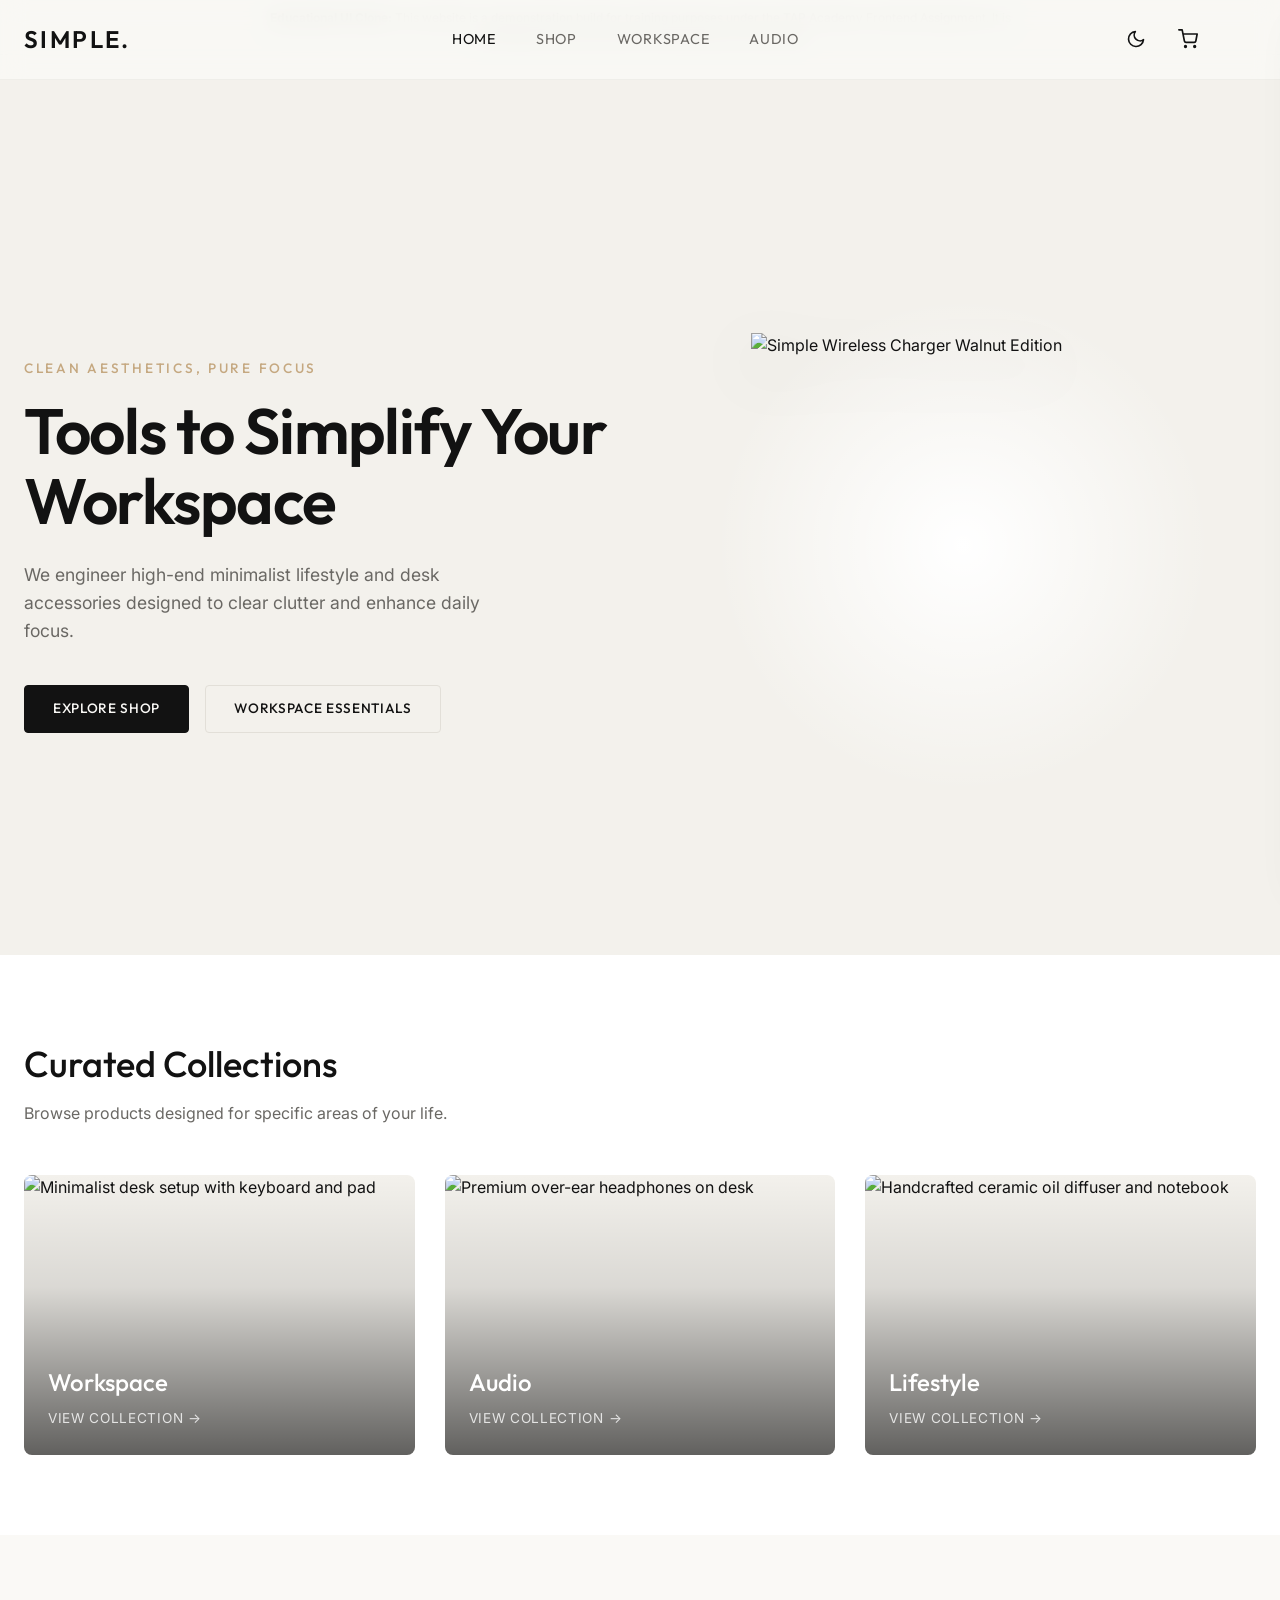
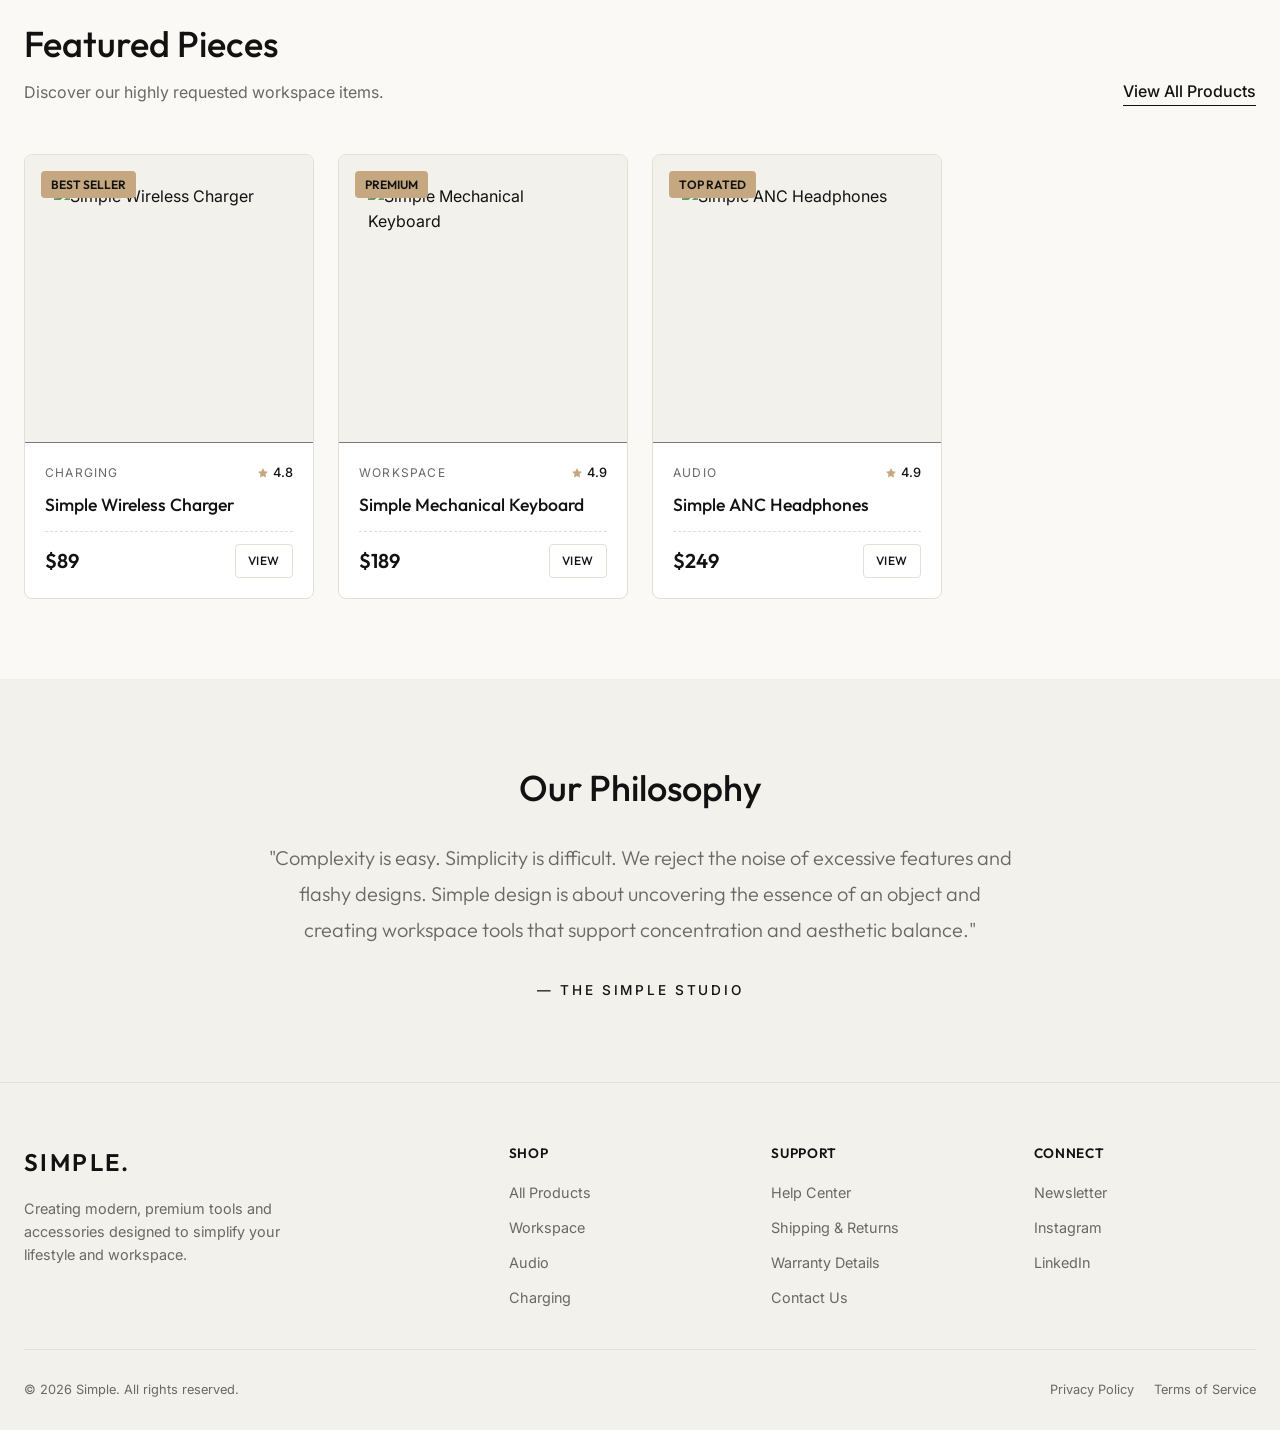
==== index.html @ ee43780d "Initial commit: Simple e-commerce platform" ====
<!DOCTYPE html>
<html lang="en" data-theme="light">
<head>
  <meta charset="UTF-8">
  <meta name="viewport" content="width=device-width, initial-scale=1.0">
  <meta name="description" content="Simple — Premium minimalist lifestyle goods and workspace tools engineered beautifully for daily clarity.">
  <title>Simple — Premium Minimalist Lifestyle Goods</title>
  <link rel="icon" type="image/svg+xml" href="data:image/svg+xml,<svg xmlns=%22http://www.w3.org/2000/svg%22 viewBox=%220 0 100 100%22><text y=%22.9em%22 font-size=%2290%22>S</text></svg>">
  <link rel="stylesheet" href="css/styles.css">
</head>
<body>

  <!-- Top Glassmorphism Navigation -->
  <header class="header" role="banner">
    <div class="container nav-container">
      <a href="index.html" class="logo" aria-label="Simple Home">Simple.</a>
      
      <nav class="nav-menu" role="navigation" aria-label="Main Navigation">
        <a href="index.html" class="nav-link active">Home</a>
        <a href="products.html" class="nav-link">Shop</a>
        <a href="products.html?category=workspace" class="nav-link">Workspace</a>
        <a href="products.html?category=audio" class="nav-link">Audio</a>
      </nav>

      <div class="nav-actions">
        <!-- Theme Switcher -->
        <button class="nav-icon-btn theme-toggle" aria-label="Toggle light/dark theme"></button>
        
        <!-- Cart Link -->
        <a href="cart.html" class="nav-icon-btn" aria-label="View Shopping Cart">
          <svg xmlns="http://www.w3.org/2000/svg" width="20" height="20" viewBox="0 0 24 24" fill="none" stroke="currentColor" stroke-width="2" stroke-linecap="round" stroke-linejoin="round">
            <circle cx="9" cy="21" r="1"></circle>
            <circle cx="20" cy="21" r="1"></circle>
            <path d="M1 1h4l2.68 13.39a2 2 0 0 0 2 1.61h9.72a2 2 0 0 0 2-1.61L23 6H6"></path>
          </svg>
          <span class="cart-badge" id="cart-badge-count"></span>
        </a>
        
        <!-- Clerk Authentication Container -->
        <div id="user-button-container"></div>
        
        <!-- Mobile Menu Toggle -->
        <button class="menu-toggle" aria-label="Toggle Navigation Menu">
          <span></span>
          <span></span>
          <span></span>
        </button>
      </div>
    </div>
  </header>

  <!-- Mobile Navigation Sidebar -->
  <div class="mobile-menu-overlay" aria-hidden="true"></div>
  <aside class="mobile-menu" role="complementary" aria-label="Mobile Navigation Menu">
    <button class="mobile-menu-close" aria-label="Close Navigation Menu">
      <svg xmlns="http://www.w3.org/2000/svg" width="20" height="20" viewBox="0 0 24 24" fill="none" stroke="currentColor" stroke-width="2" stroke-linecap="round" stroke-linejoin="round">
        <line x1="18" y1="6" x2="6" y2="18"></line>
        <line x1="6" y1="6" x2="18" y2="18"></line>
      </svg>
    </button>
    <div class="mobile-nav-links">
      <a href="index.html" class="mobile-nav-link active">Home</a>
      <a href="products.html" class="mobile-nav-link">Shop All</a>
      <a href="products.html?category=workspace" class="mobile-nav-link">Workspace</a>
      <a href="products.html?category=audio" class="mobile-nav-link">Audio</a>
      <a href="products.html?category=lifestyle" class="mobile-nav-link">Lifestyle</a>
      <a href="cart.html" class="mobile-nav-link">My Cart</a>
    </div>
  </aside>

  <!-- Hero Banner -->
  <main id="main-content">
    <section class="hero" aria-label="Introduction">
      <div class="container hero-grid">
        <div class="hero-content">
          <span class="hero-tagline">Clean Aesthetics, Pure Focus</span>
          <h1 class="hero-title">Tools to Simplify Your Workspace</h1>
          <p class="hero-description">We engineer high-end minimalist lifestyle and desk accessories designed to clear clutter and enhance daily focus.</p>
          <div class="hero-actions">
            <a href="products.html" class="btn btn-primary">Explore Shop</a>
            <a href="products.html?category=workspace" class="btn btn-secondary">Workspace Essentials</a>
          </div>
        </div>
        <div class="hero-visual">
          <div class="hero-img-container">
            <!-- Featured hero product image (Simple Wireless Charger) -->
            <img class="hero-img" src="https://images.unsplash.com/photo-1622445262465-2481c4574875?auto=format&fit=crop&q=80&w=600" alt="Simple Wireless Charger Walnut Edition">
          </div>
        </div>
      </div>
    </section>

    <!-- Categories Grid Section -->
    <section class="section-padding" aria-labelledby="categories-heading" style="background-color: var(--bg-tertiary);">
      <div class="container">
        <div class="section-header">
          <div>
            <h2 id="categories-heading" class="section-title">Curated Collections</h2>
            <p class="section-subtitle">Browse products designed for specific areas of your life.</p>
          </div>
        </div>
        <div class="categories-grid">
          <a href="products.html?category=workspace" class="category-card" aria-label="Shop Workspace Collection">
            <img class="category-bg" src="https://images.unsplash.com/photo-1513151233558-d860c5398176?auto=format&fit=crop&q=80&w=600" alt="Minimalist desk setup with keyboard and pad">
            <div class="category-info">
              <h3 class="category-name">Workspace</h3>
              <span class="category-count">View Collection →</span>
            </div>
          </a>
          <a href="products.html?category=audio" class="category-card" aria-label="Shop Audio Collection">
            <img class="category-bg" src="https://images.unsplash.com/photo-1484704849700-f032a568e944?auto=format&fit=crop&q=80&w=600" alt="Premium over-ear headphones on desk">
            <div class="category-info">
              <h3 class="category-name">Audio</h3>
              <span class="category-count">View Collection →</span>
            </div>
          </a>
          <a href="products.html?category=lifestyle" class="category-card" aria-label="Shop Lifestyle Collection">
            <img class="category-bg" src="https://images.unsplash.com/photo-1540555700478-4be289fbecef?auto=format&fit=crop&q=80&w=600" alt="Handcrafted ceramic oil diffuser and notebook">
            <div class="category-info">
              <h3 class="category-name">Lifestyle</h3>
              <span class="category-count">View Collection →</span>
            </div>
          </a>
        </div>
      </div>
    </section>

    <!-- Featured Products Section -->
    <section class="section-padding" aria-labelledby="featured-heading">
      <div class="container">
        <div class="section-header">
          <div>
            <h2 id="featured-heading" class="section-title">Featured Pieces</h2>
            <p class="section-subtitle">Discover our highly requested workspace items.</p>
          </div>
          <a href="products.html" class="btn btn-link">View All Products</a>
        </div>
        <div class="products-grid" id="featured-products-grid">
          <!-- Dynamically populated via script -->
        </div>
      </div>
    </section>

    <!-- Brand Philosophy Section -->
    <section class="section-padding" aria-labelledby="philosophy-heading" style="background-color: var(--bg-secondary);">
      <div class="container" style="max-width: 800px; text-align: center;">
        <h2 id="philosophy-heading" class="section-title" style="margin-bottom: 24px;">Our Philosophy</h2>
        <p style="font-size: 1.25rem; line-height: 1.8; color: var(--text-secondary); font-family: var(--font-title); font-weight: 300;">
          "Complexity is easy. Simplicity is difficult. We reject the noise of excessive features and flashy designs. Simple design is about uncovering the essence of an object and creating workspace tools that support concentration and aesthetic balance."
        </p>
        <div style="margin-top: 32px; font-weight: 500; font-size: 0.85rem; letter-spacing: 0.2em; text-transform: uppercase;">
          — THE SIMPLE STUDIO
        </div>
      </div>
    </section>
  </main>

  <!-- Footer -->
  <footer class="footer" role="contentinfo">
    <div class="container">
      <div class="footer-grid">
        <div class="footer-brand">
          <span class="logo">Simple.</span>
          <p class="footer-desc">Creating modern, premium tools and accessories designed to simplify your lifestyle and workspace.</p>
        </div>
        <div>
          <h4 class="footer-title">Shop</h4>
          <ul class="footer-links">
            <li><a href="products.html" class="footer-link">All Products</a></li>
            <li><a href="products.html?category=workspace" class="footer-link">Workspace</a></li>
            <li><a href="products.html?category=audio" class="footer-link">Audio</a></li>
            <li><a href="products.html?category=charging" class="footer-link">Charging</a></li>
          </ul>
        </div>
        <div>
          <h4 class="footer-title">Support</h4>
          <ul class="footer-links">
            <li><a href="#" class="footer-link">Help Center</a></li>
            <li><a href="#" class="footer-link">Shipping & Returns</a></li>
            <li><a href="#" class="footer-link">Warranty Details</a></li>
            <li><a href="#" class="footer-link">Contact Us</a></li>
          </ul>
        </div>
        <div>
          <h4 class="footer-title">Connect</h4>
          <ul class="footer-links">
            <li><a href="#" class="footer-link">Newsletter</a></li>
            <li><a href="#" class="footer-link">Instagram</a></li>
            <li><a href="#" class="footer-link">LinkedIn</a></li>
          </ul>
        </div>
      </div>
      <div class="footer-bottom">
        <p>&copy; 2026 Simple. All rights reserved.</p>
        <div style="display: flex; gap: 20px;">
          <a href="#" class="footer-link">Privacy Policy</a>
          <a href="#" class="footer-link">Terms of Service</a>
        </div>
      </div>
    </div>
  </footer>

  <!-- Application Scripts -->
  <script type="module" src="js/app.js"></script>
  <script type="module">
    import { products } from './js/data.js';
    import { addToCart } from './js/app.js';
    
    // Dynamically query and render featured products
    const featuredList = products.filter(p => p.tag === 'Best Seller' || p.tag === 'Premium' || p.tag === 'Top Rated').slice(0, 4);
    const grid = document.getElementById('featured-products-grid');
    if (grid && featuredList.length > 0) {
      grid.innerHTML = featuredList.map(p => `
        <article class="product-card" data-id="${p.id}">
          ${p.tag ? `<span class="product-badge">${p.tag}</span>` : ''}
          <div class="product-img-wrap">
            <img class="product-thumbnail" src="${p.images[0]}" alt="${p.name}" loading="lazy">
            <div class="product-quick-add" data-id="${p.id}">Quick Add</div>
          </div>
          <div class="product-details">
            <div class="product-meta">
              <span class="product-category">${p.category}</span>
              <div class="product-rating">
                <svg xmlns="http://www.w3.org/2000/svg" width="12" height="12" viewBox="0 0 24 24" fill="currentColor">
                  <polygon points="12 2 15.09 8.26 22 9.27 17 14.14 18.18 21.02 12 17.77 5.82 21.02 7 14.14 2 9.27 8.91 8.26 12 2"></polygon>
                </svg>
                <span>${p.rating}</span>
              </div>
            </div>
            <a href="product-details.html?id=${p.id}" class="product-name-link">${p.name}</a>
            <div class="product-bottom">
              <span class="product-price">$${p.price}</span>
              <a href="product-details.html?id=${p.id}" class="btn btn-secondary" style="padding: 6px 12px; font-size: 0.75rem;">View</a>
            </div>
          </div>
        </article>
      `).join('');
      
      // Bind click triggers for quick add button
      grid.querySelectorAll('.product-quick-add').forEach(btn => {
        btn.addEventListener('click', (e) => {
          e.stopPropagation();
          const id = btn.getAttribute('data-id');
          const prod = products.find(p => p.id === id);
          if (prod) addToCart(prod, 1);
        });
      });
    }
  </script>
</body>
</html>
---- css/styles.css ----
/* 
  Simple — Ultra-Minimalist E-Commerce Design System
  Vanilla CSS3 with Custom Variables, Flexbox/Grid, and Responsive Media Queries.
*/

@import url('https://fonts.googleapis.com/css2?family=Inter:wght@300;400;500;600&family=Outfit:wght@300;400;500;600;700&display=swap');

/* ==========================================================================
   CSS Variables & Design Tokens
   ========================================================================== */
:root {
  /* Light Theme (Default) */
  --bg-primary: #FAF9F6;
  --bg-secondary: #F3F1EC;
  --bg-tertiary: #FFFFFF;
  --text-primary: #121212;
  --text-secondary: #6A6864;
  --accent-color: #121212;
  --accent-rgb: 18, 18, 18;
  --accent-light: #C5A880;
  --accent-light-rgb: 197, 168, 128;
  --border-color: #E2DFD8;
  --card-shadow: 0 10px 40px -15px rgba(0, 0, 0, 0.05);
  --glass-bg: rgba(250, 249, 246, 0.85);
  --glass-border: rgba(226, 223, 216, 0.4);
  --danger-color: #CF6679;
  --success-color: #4CAF50;
  
  /* Layout & Sizing */
  --font-sans: 'Inter', sans-serif;
  --font-title: 'Outfit', sans-serif;
  --max-width: 1320px;
  --header-height: 80px;
  --radius-sm: 4px;
  --radius-md: 8px;
  --radius-lg: 16px;
  --transition: all 0.3s cubic-bezier(0.16, 1, 0.3, 1);
  --focus-ring: 0 0 0 3px rgba(197, 168, 128, 0.4);
}

/* Dark Theme Overrides */
[data-theme="dark"] {
  --bg-primary: #0F0E0D;
  --bg-secondary: #171614;
  --bg-tertiary: #1E1C1A;
  --text-primary: #F5F4F0;
  --text-secondary: #9E9B95;
  --accent-color: #F5F4F0;
  --accent-rgb: 245, 244, 240;
  --border-color: #2D2A26;
  --card-shadow: 0 10px 45px -10px rgba(0, 0, 0, 0.4);
  --glass-bg: rgba(15, 14, 13, 0.85);
  --glass-border: rgba(45, 42, 38, 0.4);
}

/* ==========================================================================
   Resets & Base Styles
   ========================================================================== */
*, *::before, *::after {
  box-sizing: border-box;
  margin: 0;
  padding: 0;
}

html {
  font-size: 16px;
  scroll-behavior: smooth;
}

body {
  font-family: var(--font-sans);
  background-color: var(--bg-primary);
  color: var(--text-primary);
  line-height: 1.6;
  -webkit-font-smoothing: antialiased;
  transition: background-color 0.4s ease, color 0.4s ease;
  overflow-x: hidden;
  display: flex;
  flex-direction: column;
  min-height: 100vh;
}

a {
  color: inherit;
  text-decoration: none;
  transition: var(--transition);
}

button, input, select, textarea {
  font-family: inherit;
  font-size: inherit;
  color: inherit;
  background: none;
  border: none;
  outline: none;
}

img {
  max-width: 100%;
  height: auto;
  display: block;
}

ul {
  list-style: none;
}

.container {
  max-width: var(--max-width);
  width: 100%;
  margin: 0 auto;
  padding: 0 24px;
}

.section-padding {
  padding: 80px 0;
}

/* Scrollbar Customization */
::-webkit-scrollbar {
  width: 8px;
  height: 8px;
}

::-webkit-scrollbar-track {
  background: var(--bg-primary);
}

::-webkit-scrollbar-thumb {
  background: var(--border-color);
  border-radius: var(--radius-sm);
}

::-webkit-scrollbar-thumb:hover {
  background: var(--text-secondary);
}

/* ==========================================================================
   Accessibility & Interactive Elements
   ========================================================================== */
:focus-visible {
  outline: none;
  box-shadow: var(--focus-ring);
}

.sr-only {
  position: absolute;
  width: 1px;
  height: 1px;
  padding: 0;
  margin: -1px;
  overflow: hidden;
  clip: rect(0, 0, 0, 0);
  border: 0;
}

.btn {
  display: inline-flex;
  align-items: center;
  justify-content: center;
  padding: 12px 28px;
  border-radius: var(--radius-sm);
  font-weight: 500;
  font-family: var(--font-title);
  letter-spacing: 0.05em;
  text-transform: uppercase;
  font-size: 0.85rem;
  cursor: pointer;
  transition: var(--transition);
  position: relative;
  overflow: hidden;
}

.btn-primary {
  background-color: var(--accent-color);
  color: var(--bg-primary);
  border: 1px solid var(--accent-color);
}

.btn-primary:hover {
  background-color: transparent;
  color: var(--text-primary);
}

.btn-secondary {
  background-color: transparent;
  color: var(--text-primary);
  border: 1px solid var(--border-color);
}

.btn-secondary:hover {
  border-color: var(--accent-color);
}

.btn-link {
  padding: 0;
  text-transform: none;
  font-family: var(--font-sans);
  font-size: 1rem;
  letter-spacing: normal;
  border-bottom: 1px solid var(--text-primary);
  border-radius: 0;
}

.btn-link:hover {
  border-bottom-color: transparent;
}

/* ==========================================================================
   Header & Navigation
   ========================================================================== */
.header {
  position: fixed;
  top: 0;
  left: 0;
  right: 0;
  height: var(--header-height);
  background-color: var(--glass-bg);
  border-bottom: 1px solid var(--glass-border);
  backdrop-filter: blur(12px);
  -webkit-backdrop-filter: blur(12px);
  z-index: 1000;
  display: flex;
  align-items: center;
  transition: transform 0.3s ease, background-color 0.4s ease;
}

.header--scrolled {
  box-shadow: var(--card-shadow);
}

.nav-container {
  display: flex;
  justify-content: space-between;
  align-items: center;
}

.logo {
  font-family: var(--font-title);
  font-weight: 600;
  font-size: 1.5rem;
  letter-spacing: 0.1em;
  text-transform: uppercase;
  color: var(--text-primary);
}

.nav-menu {
  display: flex;
  gap: 40px;
}

.nav-link {
  font-family: var(--font-title);
  font-weight: 400;
  font-size: 0.9rem;
  letter-spacing: 0.05em;
  text-transform: uppercase;
  color: var(--text-secondary);
}

.nav-link:hover, .nav-link.active {
  color: var(--text-primary);
}

.nav-actions {
  display: flex;
  align-items: center;
  gap: 20px;
}

.nav-icon-btn {
  position: relative;
  cursor: pointer;
  color: var(--text-primary);
  display: flex;
  align-items: center;
  justify-content: center;
  padding: 6px;
  border-radius: 50%;
  transition: var(--transition);
}

.nav-icon-btn:hover {
  background-color: var(--bg-secondary);
}

.cart-badge {
  position: absolute;
  top: -2px;
  right: -2px;
  background-color: var(--accent-light);
  color: #121212;
  font-size: 0.7rem;
  font-weight: 600;
  width: 16px;
  height: 16px;
  border-radius: 50%;
  display: flex;
  align-items: center;
  justify-content: center;
  transition: var(--transition);
}

.cart-badge:empty {
  display: none;
}

/* User Profile Signin Element placeholder inside navbar */
#user-button-container {
  min-width: 32px;
  min-height: 32px;
}

.menu-toggle {
  display: none;
  cursor: pointer;
  flex-direction: column;
  gap: 6px;
  padding: 6px;
  border-radius: var(--radius-sm);
}

.menu-toggle span {
  display: block;
  width: 24px;
  height: 2px;
  background-color: var(--text-primary);
  transition: var(--transition);
}

/* Mobile Sidebar Menu */
.mobile-menu-overlay {
  position: fixed;
  top: 0;
  left: 0;
  width: 100%;
  height: 100%;
  background-color: rgba(0, 0, 0, 0.4);
  z-index: 1100;
  opacity: 0;
  pointer-events: none;
  transition: opacity 0.3s ease;
}

.mobile-menu-overlay.active {
  opacity: 1;
  pointer-events: auto;
}

.mobile-menu {
  position: fixed;
  top: 0;
  right: -320px;
  width: 320px;
  max-width: 85%;
  height: 100%;
  background-color: var(--bg-tertiary);
  z-index: 1200;
  padding: 40px 24px;
  display: flex;
  flex-direction: column;
  gap: 40px;
  box-shadow: var(--card-shadow);
  transition: right 0.3s cubic-bezier(0.16, 1, 0.3, 1);
}

.mobile-menu.active {
  right: 0;
}

.mobile-menu-close {
  align-self: flex-end;
  cursor: pointer;
  padding: 6px;
  border-radius: 50%;
  display: flex;
  align-items: center;
  justify-content: center;
  border: 1px solid var(--border-color);
}

.mobile-nav-links {
  display: flex;
  flex-direction: column;
  gap: 24px;
}

.mobile-nav-link {
  font-family: var(--font-title);
  font-size: 1.25rem;
  letter-spacing: 0.05em;
  text-transform: uppercase;
}

/* ==========================================================================
   Hero Section
   ========================================================================== */
.hero {
  height: 100vh;
  min-height: 600px;
  position: relative;
  display: flex;
  align-items: center;
  background-color: var(--bg-secondary);
  overflow: hidden;
  padding-top: var(--header-height);
}

.hero-grid {
  display: grid;
  grid-template-columns: 1fr 1fr;
  align-items: center;
  gap: 60px;
  height: 100%;
}

.hero-content {
  display: flex;
  flex-direction: column;
  align-items: flex-start;
  z-index: 2;
}

.hero-tagline {
  font-family: var(--font-title);
  font-weight: 500;
  text-transform: uppercase;
  font-size: 0.85rem;
  letter-spacing: 0.2em;
  color: var(--accent-light);
  margin-bottom: 16px;
}

.hero-title {
  font-family: var(--font-title);
  font-size: 4rem;
  font-weight: 600;
  line-height: 1.1;
  letter-spacing: -0.02em;
  margin-bottom: 24px;
}

.hero-description {
  font-size: 1.1rem;
  color: var(--text-secondary);
  margin-bottom: 40px;
  max-width: 480px;
}

.hero-actions {
  display: flex;
  gap: 16px;
}

.hero-visual {
  position: relative;
  height: 80%;
  display: flex;
  align-items: center;
  justify-content: center;
}

.hero-img-container {
  width: 100%;
  max-width: 500px;
  aspect-ratio: 1;
  border-radius: var(--radius-lg);
  overflow: hidden;
  background: radial-gradient(circle, var(--bg-tertiary) 0%, transparent 70%);
  display: flex;
  align-items: center;
  justify-content: center;
  position: relative;
}

.hero-img {
  width: 85%;
  height: 85%;
  object-fit: contain;
  filter: drop-shadow(0 20px 30px rgba(0, 0, 0, 0.15));
  animation: float 6s ease-in-out infinite;
}

@keyframes float {
  0%, 100% { transform: translateY(0); }
  50% { transform: translateY(-12px); }
}

/* ==========================================================================
   Categories Grid
   ========================================================================== */
.section-header {
  display: flex;
  justify-content: space-between;
  align-items: flex-end;
  margin-bottom: 48px;
}

.section-title {
  font-family: var(--font-title);
  font-size: 2.25rem;
  font-weight: 500;
}

.section-subtitle {
  color: var(--text-secondary);
  margin-top: 8px;
}

.categories-grid {
  display: grid;
  grid-template-columns: repeat(3, 1fr);
  gap: 30px;
}

.category-card {
  position: relative;
  height: 280px;
  border-radius: var(--radius-md);
  overflow: hidden;
  background-color: var(--bg-secondary);
  cursor: pointer;
}

.category-card::after {
  content: '';
  position: absolute;
  inset: 0;
  background: linear-gradient(0deg, rgba(0,0,0,0.6) 0%, rgba(0,0,0,0.1) 60%, transparent 100%);
  z-index: 1;
}

.category-bg {
  width: 100%;
  height: 100%;
  object-fit: cover;
  transition: transform 0.6s cubic-bezier(0.16, 1, 0.3, 1);
}

.category-card:hover .category-bg {
  transform: scale(1.05);
}

.category-info {
  position: absolute;
  bottom: 24px;
  left: 24px;
  z-index: 2;
  color: #FFFFFF;
}

.category-name {
  font-family: var(--font-title);
  font-size: 1.5rem;
  font-weight: 500;
  margin-bottom: 4px;
}

.category-count {
  font-size: 0.85rem;
  opacity: 0.8;
  letter-spacing: 0.05em;
  text-transform: uppercase;
}

/* ==========================================================================
   Product Cards & Grid
   ========================================================================== */
.products-grid {
  display: grid;
  grid-template-columns: repeat(4, 1fr);
  gap: 32px 24px;
}

.product-card {
  background-color: var(--bg-tertiary);
  border: 1px solid var(--border-color);
  border-radius: var(--radius-md);
  overflow: hidden;
  transition: var(--transition);
  display: flex;
  flex-direction: column;
  position: relative;
}

.product-card:hover {
  transform: translateY(-4px);
  box-shadow: var(--card-shadow);
  border-color: var(--text-primary);
}

.product-badge {
  position: absolute;
  top: 16px;
  left: 16px;
  background-color: var(--accent-light);
  color: #121212;
  font-family: var(--font-title);
  text-transform: uppercase;
  font-size: 0.75rem;
  font-weight: 600;
  padding: 4px 10px;
  border-radius: var(--radius-sm);
  z-index: 3;
}

.product-img-wrap {
  width: 100%;
  aspect-ratio: 1;
  background-color: var(--bg-secondary);
  position: relative;
  overflow: hidden;
  display: flex;
  align-items: center;
  justify-content: center;
}

.product-thumbnail {
  width: 80%;
  height: 80%;
  object-fit: contain;
  transition: transform 0.6s cubic-bezier(0.16, 1, 0.3, 1);
}

.product-card:hover .product-thumbnail {
  transform: scale(1.06);
}

.product-quick-add {
  position: absolute;
  bottom: 0;
  left: 0;
  right: 0;
  background: var(--accent-color);
  color: var(--bg-primary);
  padding: 12px;
  text-align: center;
  font-family: var(--font-title);
  text-transform: uppercase;
  font-size: 0.8rem;
  font-weight: 500;
  letter-spacing: 0.05em;
  transform: translateY(100%);
  transition: transform 0.3s cubic-bezier(0.16, 1, 0.3, 1);
  z-index: 4;
  cursor: pointer;
}

.product-card:hover .product-quick-add {
  transform: translateY(0);
}

.product-details {
  padding: 20px;
  display: flex;
  flex-direction: column;
  flex-grow: 1;
}

.product-meta {
  display: flex;
  justify-content: space-between;
  align-items: center;
  margin-bottom: 8px;
}

.product-category {
  font-size: 0.75rem;
  text-transform: uppercase;
  letter-spacing: 0.1em;
  color: var(--text-secondary);
}

.product-rating {
  display: flex;
  align-items: center;
  font-size: 0.8rem;
  font-weight: 500;
}

.product-rating svg {
  margin-right: 4px;
  fill: var(--accent-light);
  color: var(--accent-light);
}

.product-name-link {
  font-family: var(--font-title);
  font-size: 1.1rem;
  font-weight: 500;
  margin-bottom: 12px;
  display: block;
}

.product-name-link:hover {
  color: var(--accent-light);
}

.product-bottom {
  display: flex;
  justify-content: space-between;
  align-items: center;
  margin-top: auto;
  border-top: 1px dashed var(--border-color);
  padding-top: 12px;
}

.product-price {
  font-family: var(--font-title);
  font-size: 1.25rem;
  font-weight: 600;
}

/* ==========================================================================
   Catalog Page Layout
   ========================================================================== */
.catalog-layout {
  display: grid;
  grid-template-columns: 240px 1fr;
  gap: 40px;
  margin-top: 40px;
}

/* Sidebar Filters */
.catalog-filters {
  display: flex;
  flex-direction: column;
  gap: 32px;
}

.filter-widget-title {
  font-family: var(--font-title);
  font-size: 1rem;
  font-weight: 600;
  text-transform: uppercase;
  letter-spacing: 0.05em;
  margin-bottom: 16px;
  padding-bottom: 8px;
  border-bottom: 1px solid var(--border-color);
}

.search-box {
  position: relative;
  width: 100%;
}

.search-input {
  width: 100%;
  padding: 10px 16px;
  padding-right: 40px;
  border: 1px solid var(--border-color);
  border-radius: var(--radius-sm);
  background-color: var(--bg-tertiary);
  transition: var(--transition);
}

.search-input:focus {
  border-color: var(--text-primary);
}

.search-icon {
  position: absolute;
  right: 12px;
  top: 50%;
  transform: translateY(-50%);
  color: var(--text-secondary);
}

.filter-list {
  display: flex;
  flex-direction: column;
  gap: 12px;
}

.filter-btn {
  display: flex;
  align-items: center;
  justify-content: space-between;
  width: 100%;
  text-align: left;
  font-size: 0.95rem;
  color: var(--text-secondary);
  cursor: pointer;
  transition: var(--transition);
}

.filter-btn:hover, .filter-btn.active {
  color: var(--text-primary);
  padding-left: 4px;
}

.filter-btn.active {
  font-weight: 500;
}

.filter-checkbox-label {
  display: flex;
  align-items: center;
  gap: 10px;
  cursor: pointer;
  color: var(--text-secondary);
  font-size: 0.95rem;
}

.filter-checkbox-label:hover {
  color: var(--text-primary);
}

.filter-checkbox {
  appearance: none;
  width: 16px;
  height: 16px;
  border: 1px solid var(--border-color);
  border-radius: var(--radius-sm);
  background-color: var(--bg-tertiary);
  cursor: pointer;
  position: relative;
}

.filter-checkbox:checked {
  background-color: var(--accent-color);
  border-color: var(--accent-color);
}

.filter-checkbox:checked::after {
  content: '';
  position: absolute;
  width: 4px;
  height: 8px;
  border: solid var(--bg-primary);
  border-width: 0 2px 2px 0;
  top: 2px;
  left: 5px;
  transform: rotate(45deg);
}

/* Catalog Top Actions */
.catalog-header {
  display: flex;
  justify-content: space-between;
  align-items: center;
  margin-bottom: 24px;
  padding-bottom: 16px;
  border-bottom: 1px solid var(--border-color);
}

.results-count {
  font-size: 0.9rem;
  color: var(--text-secondary);
}

.sort-select-wrap {
  display: flex;
  align-items: center;
  gap: 10px;
}

.sort-select-label {
  font-size: 0.85rem;
  text-transform: uppercase;
  color: var(--text-secondary);
  letter-spacing: 0.05em;
}

.sort-select {
  padding: 8px 16px;
  border: 1px solid var(--border-color);
  border-radius: var(--radius-sm);
  background-color: var(--bg-tertiary);
  cursor: pointer;
}

/* ==========================================================================
   Product Details Page
   ========================================================================== */
.product-details-grid {
  display: grid;
  grid-template-columns: 1.1fr 0.9fr;
  gap: 64px;
  margin-top: 40px;
}

/* Gallery */
.details-gallery {
  display: flex;
  flex-direction: column;
  gap: 20px;
}

.main-image-wrap {
  width: 100%;
  aspect-ratio: 1.2;
  background-color: var(--bg-secondary);
  border-radius: var(--radius-md);
  overflow: hidden;
  display: flex;
  align-items: center;
  justify-content: center;
  border: 1px solid var(--border-color);
}

.main-image {
  max-width: 80%;
  max-height: 80%;
  object-fit: contain;
  transition: transform 0.5s ease;
}

.thumbnail-row {
  display: flex;
  gap: 16px;
}

.thumbnail-btn {
  flex: 1;
  aspect-ratio: 1.2;
  background-color: var(--bg-secondary);
  border-radius: var(--radius-sm);
  border: 1px solid var(--border-color);
  display: flex;
  align-items: center;
  justify-content: center;
  cursor: pointer;
  overflow: hidden;
}

.thumbnail-btn.active {
  border-color: var(--accent-color);
  box-shadow: var(--focus-ring);
}

.thumbnail-img {
  max-width: 70%;
  max-height: 70%;
  object-fit: contain;
}

/* Info Column */
.details-info {
  display: flex;
  flex-direction: column;
  align-items: flex-start;
}

.details-tag {
  font-family: var(--font-title);
  color: var(--accent-light);
  font-weight: 500;
  text-transform: uppercase;
  font-size: 0.8rem;
  letter-spacing: 0.1em;
  margin-bottom: 12px;
}

.details-title {
  font-family: var(--font-title);
  font-size: 2.5rem;
  font-weight: 600;
  line-height: 1.2;
  margin-bottom: 12px;
}

.details-rating-row {
  display: flex;
  align-items: center;
  gap: 12px;
  margin-bottom: 24px;
}

.details-reviews-count {
  font-size: 0.9rem;
  color: var(--text-secondary);
}

.details-price {
  font-family: var(--font-title);
  font-size: 2rem;
  font-weight: 600;
  margin-bottom: 24px;
}

.details-desc {
  color: var(--text-secondary);
  font-size: 1.05rem;
  margin-bottom: 32px;
  border-bottom: 1px solid var(--border-color);
  padding-bottom: 32px;
}

.details-purchase {
  display: flex;
  gap: 16px;
  width: 100%;
  margin-bottom: 40px;
}

.quantity-selector {
  display: flex;
  align-items: center;
  border: 1px solid var(--border-color);
  border-radius: var(--radius-sm);
  background-color: var(--bg-tertiary);
  overflow: hidden;
}

.qty-btn {
  width: 48px;
  height: 48px;
  display: flex;
  align-items: center;
  justify-content: center;
  cursor: pointer;
  transition: var(--transition);
  font-weight: 600;
}

.qty-btn:hover {
  background-color: var(--bg-secondary);
}

.qty-input {
  width: 40px;
  text-align: center;
  font-weight: 600;
  font-size: 1rem;
}

.details-purchase .btn {
  flex-grow: 1;
}

/* Tabs & Accordion */
.tabs-nav {
  display: flex;
  border-bottom: 1px solid var(--border-color);
  width: 100%;
  margin-bottom: 24px;
}

.tab-trigger {
  padding: 12px 24px;
  font-family: var(--font-title);
  font-size: 0.9rem;
  text-transform: uppercase;
  letter-spacing: 0.05em;
  color: var(--text-secondary);
  border-bottom: 2px solid transparent;
  cursor: pointer;
  transition: var(--transition);
}

.tab-trigger.active {
  color: var(--text-primary);
  border-bottom-color: var(--accent-color);
}

.tab-pane {
  display: none;
  animation: fadeIn 0.4s ease;
}

.tab-pane.active {
  display: block;
}

@keyframes fadeIn {
  from { opacity: 0; transform: translateY(4px); }
  to { opacity: 1; transform: translateY(0); }
}

.specs-table {
  width: 100%;
  border-collapse: collapse;
}

.specs-table td {
  padding: 12px 16px;
  border-bottom: 1px solid var(--border-color);
}

.specs-label {
  font-weight: 500;
  color: var(--text-secondary);
  width: 35%;
}

.reviews-list {
  display: flex;
  flex-direction: column;
  gap: 20px;
}

.review-item {
  border-bottom: 1px solid var(--border-color);
  padding-bottom: 20px;
}

.review-meta {
  display: flex;
  justify-content: space-between;
  margin-bottom: 8px;
}

.review-user {
  font-weight: 500;
}

.review-date {
  font-size: 0.85rem;
  color: var(--text-secondary);
}

/* ==========================================================================
   Shopping Cart Page
   ========================================================================== */
.cart-layout {
  display: grid;
  grid-template-columns: 1fr 380px;
  gap: 48px;
  margin-top: 40px;
}

.cart-items-panel {
  display: flex;
  flex-direction: column;
  gap: 24px;
}

.cart-empty-state {
  text-align: center;
  padding: 60px 0;
  display: flex;
  flex-direction: column;
  align-items: center;
  gap: 20px;
}

.cart-empty-icon {
  color: var(--text-secondary);
  opacity: 0.5;
}

.cart-table-header {
  display: grid;
  grid-template-columns: 2fr 1fr 1fr 1fr;
  padding-bottom: 16px;
  border-bottom: 1px solid var(--border-color);
  font-family: var(--font-title);
  text-transform: uppercase;
  font-size: 0.8rem;
  letter-spacing: 0.05em;
  color: var(--text-secondary);
}

.cart-row {
  display: grid;
  grid-template-columns: 2fr 1fr 1fr 1fr;
  align-items: center;
  padding: 24px 0;
  border-bottom: 1px solid var(--border-color);
}

.cart-item-info {
  display: flex;
  align-items: center;
  gap: 20px;
}

.cart-item-img-wrap {
  width: 80px;
  height: 80px;
  border-radius: var(--radius-sm);
  background-color: var(--bg-secondary);
  border: 1px solid var(--border-color);
  display: flex;
  align-items: center;
  justify-content: center;
  overflow: hidden;
}

.cart-item-img {
  max-width: 75%;
  max-height: 75%;
  object-fit: contain;
}

.cart-item-details {
  display: flex;
  flex-direction: column;
}

.cart-item-name {
  font-family: var(--font-title);
  font-weight: 500;
  font-size: 1.05rem;
}

.cart-item-remove-btn {
  align-self: flex-start;
  font-size: 0.8rem;
  color: var(--text-secondary);
  cursor: pointer;
  border-bottom: 1px solid transparent;
  margin-top: 6px;
}

.cart-item-remove-btn:hover {
  color: var(--danger-color);
  border-bottom-color: var(--danger-color);
}

.cart-item-subtotal {
  font-family: var(--font-title);
  font-weight: 600;
}

/* Cart Summary Card */
.cart-summary-card {
  background-color: var(--bg-tertiary);
  border: 1px solid var(--border-color);
  border-radius: var(--radius-md);
  padding: 32px;
  align-self: flex-start;
}

.summary-title {
  font-family: var(--font-title);
  font-size: 1.5rem;
  font-weight: 500;
  margin-bottom: 24px;
}

.summary-row {
  display: flex;
  justify-content: space-between;
  margin-bottom: 16px;
  font-size: 0.95rem;
}

.summary-row--total {
  font-family: var(--font-title);
  font-size: 1.25rem;
  font-weight: 600;
  border-top: 1px solid var(--border-color);
  padding-top: 16px;
  margin-top: 16px;
}

.cart-summary-card .btn {
  width: 100%;
  margin-top: 24px;
}

/* ==========================================================================
   Checkout secured views (Clerk authenticating / details)
   ========================================================================== */
.checkout-layout {
  display: grid;
  grid-template-columns: 1.1fr 0.9fr;
  gap: 60px;
  margin-top: 40px;
}

.checkout-auth-guard {
  display: flex;
  flex-direction: column;
  align-items: center;
  justify-content: center;
  padding: 60px 0;
  border: 1px solid var(--border-color);
  border-radius: var(--radius-md);
  background-color: var(--bg-tertiary);
  grid-column: span 2;
  text-align: center;
}

.checkout-auth-title {
  font-family: var(--font-title);
  font-size: 1.75rem;
  font-weight: 500;
  margin-bottom: 12px;
}

.checkout-auth-subtitle {
  color: var(--text-secondary);
  margin-bottom: 30px;
  max-width: 400px;
}

/* Clerk Mounted element center container */
#clerk-signin-mount {
  width: 100%;
  display: flex;
  justify-content: center;
}

/* Secured Billing Form */
.checkout-form {
  display: flex;
  flex-direction: column;
  gap: 32px;
}

.form-group-title {
  font-family: var(--font-title);
  font-size: 1.25rem;
  font-weight: 500;
  margin-bottom: 16px;
}

.form-grid {
  display: grid;
  grid-template-columns: 1fr 1fr;
  gap: 16px;
}

.form-group-full {
  grid-column: span 2;
}

.form-input-wrap {
  display: flex;
  flex-direction: column;
  gap: 8px;
}

.form-label {
  font-size: 0.85rem;
  text-transform: uppercase;
  color: var(--text-secondary);
  font-weight: 500;
}

.form-input {
  width: 100%;
  padding: 12px 16px;
  border: 1px solid var(--border-color);
  border-radius: var(--radius-sm);
  background-color: var(--bg-tertiary);
}

.form-input:focus {
  border-color: var(--text-primary);
}

.checkout-summary-list {
  display: flex;
  flex-direction: column;
  gap: 16px;
  border-bottom: 1px solid var(--border-color);
  padding-bottom: 24px;
  margin-bottom: 24px;
}

.checkout-summary-item {
  display: flex;
  justify-content: space-between;
  font-size: 0.95rem;
}

.checkout-summary-name {
  color: var(--text-secondary);
}

/* ==========================================================================
   Order Confirmed Page (Success)
   ========================================================================== */
.success-card {
  max-width: 550px;
  width: 100%;
  margin: 60px auto;
  border: 1px solid var(--border-color);
  border-radius: var(--radius-md);
  background-color: var(--bg-tertiary);
  padding: 48px;
  text-align: center;
  box-shadow: var(--card-shadow);
  display: flex;
  flex-direction: column;
  align-items: center;
}

.success-icon-wrap {
  width: 80px;
  height: 80px;
  margin-bottom: 24px;
}

.success-icon-wrap svg {
  color: var(--success-color);
  width: 100%;
  height: 100%;
}

.success-title {
  font-family: var(--font-title);
  font-size: 2rem;
  font-weight: 500;
  margin-bottom: 12px;
}

.success-message {
  color: var(--text-secondary);
  margin-bottom: 32px;
}

.order-details-box {
  width: 100%;
  background-color: var(--bg-secondary);
  border-radius: var(--radius-sm);
  padding: 24px;
  text-align: left;
  margin-bottom: 32px;
}

.order-detail-line {
  display: flex;
  justify-content: space-between;
  margin-bottom: 12px;
  font-size: 0.9rem;
}

.order-detail-line:last-child {
  margin-bottom: 0;
}

.order-detail-label {
  color: var(--text-secondary);
}

.order-detail-val {
  font-weight: 500;
}

.success-card .btn {
  width: 100%;
}

/* ==========================================================================
   Footer
   ========================================================================== */
.footer {
  background-color: var(--bg-secondary);
  border-top: 1px solid var(--border-color);
  margin-top: auto;
  padding: 60px 0 30px 0;
  font-size: 0.9rem;
  color: var(--text-secondary);
  transition: background-color 0.4s ease, border-color 0.4s ease;
}

.footer-grid {
  display: grid;
  grid-template-columns: 2fr repeat(3, 1fr);
  gap: 40px;
  margin-bottom: 40px;
}

.footer-brand {
  display: flex;
  flex-direction: column;
  gap: 16px;
}

.footer-desc {
  max-width: 280px;
}

.footer-title {
  font-family: var(--font-title);
  font-weight: 600;
  text-transform: uppercase;
  color: var(--text-primary);
  font-size: 0.85rem;
  letter-spacing: 0.05em;
  margin-bottom: 16px;
}

.footer-links {
  display: flex;
  flex-direction: column;
  gap: 12px;
}

.footer-link:hover {
  color: var(--text-primary);
}

.footer-bottom {
  border-top: 1px solid var(--border-color);
  padding-top: 30px;
  display: flex;
  justify-content: space-between;
  align-items: center;
  font-size: 0.8rem;
}

/* Educational Clone Disclaimer Styles */
.disclaimer-banner {
  background-color: var(--bg-secondary);
  border-bottom: 1px dashed var(--border-color);
  color: var(--text-secondary);
  font-size: 0.75rem;
  padding: 8px 0;
  text-align: center;
}

.disclaimer-text {
  max-width: 800px;
  margin: 0 auto;
  padding: 0 24px;
}

/* ==========================================================================
   Responsive Breakpoints
   ========================================================================== */

/* Large Desktop (1440px+) */
@media (min-width: 1440px) {
  :root {
    --max-width: 1400px;
  }
}

/* Desktop (1024px) */
@media (max-width: 1024px) {
  .products-grid {
    grid-template-columns: repeat(3, 1fr);
  }
  .hero-title {
    font-size: 3rem;
  }
  .product-details-grid {
    gap: 40px;
  }
  .cart-layout, .checkout-layout {
    grid-template-columns: 1fr;
    gap: 40px;
  }
  .cart-summary-card {
    width: 100%;
  }
}

/* Tablet (768px) */
@media (max-width: 768px) {
  .menu-toggle {
    display: flex;
  }
  .nav-menu {
    display: none;
  }
  .hero-grid {
    grid-template-columns: 1fr;
    gap: 40px;
    height: auto;
  }
  .hero {
    height: auto;
    padding: 120px 0 60px 0;
  }
  .hero-content {
    order: 2;
  }
  .hero-visual {
    order: 1;
    height: 300px;
  }
  .hero-img-container {
    max-width: 320px;
  }
  .categories-grid {
    grid-template-columns: 1fr;
  }
  .category-card {
    height: 200px;
  }
  .catalog-layout {
    grid-template-columns: 1fr;
  }
  .catalog-filters {
    display: none; /* Can be toggled with mobile filters tray if required */
  }
  .products-grid {
    grid-template-columns: repeat(2, 1fr);
  }
  .product-details-grid {
    grid-template-columns: 1fr;
  }
  .footer-grid {
    grid-template-columns: 1fr;
    gap: 30px;
  }
  .cart-table-header {
    display: none;
  }
  .cart-row {
    grid-template-columns: 1fr;
    gap: 16px;
    position: relative;
    padding-bottom: 24px;
    border-bottom: 1px solid var(--border-color);
  }
  .cart-item-info {
    width: 100%;
  }
  .cart-row > *:not(.cart-item-info) {
    display: flex;
    justify-content: space-between;
    width: 100%;
  }
  .cart-row > *::before {
    content: attr(data-label);
    font-weight: 500;
    color: var(--text-secondary);
    text-transform: uppercase;
    font-size: 0.8rem;
  }
}

/* Mobile (360px) */
@media (max-width: 480px) {
  .products-grid {
    grid-template-columns: 1fr;
  }
  .hero-title {
    font-size: 2.25rem;
  }
  .details-title {
    font-size: 1.75rem;
  }
  .details-purchase {
    flex-direction: column;
  }
  .details-purchase .quantity-selector {
    justify-content: center;
  }
  .success-card {
    padding: 24px;
  }
  .checkout-summary-item {
    font-size: 0.85rem;
  }
}
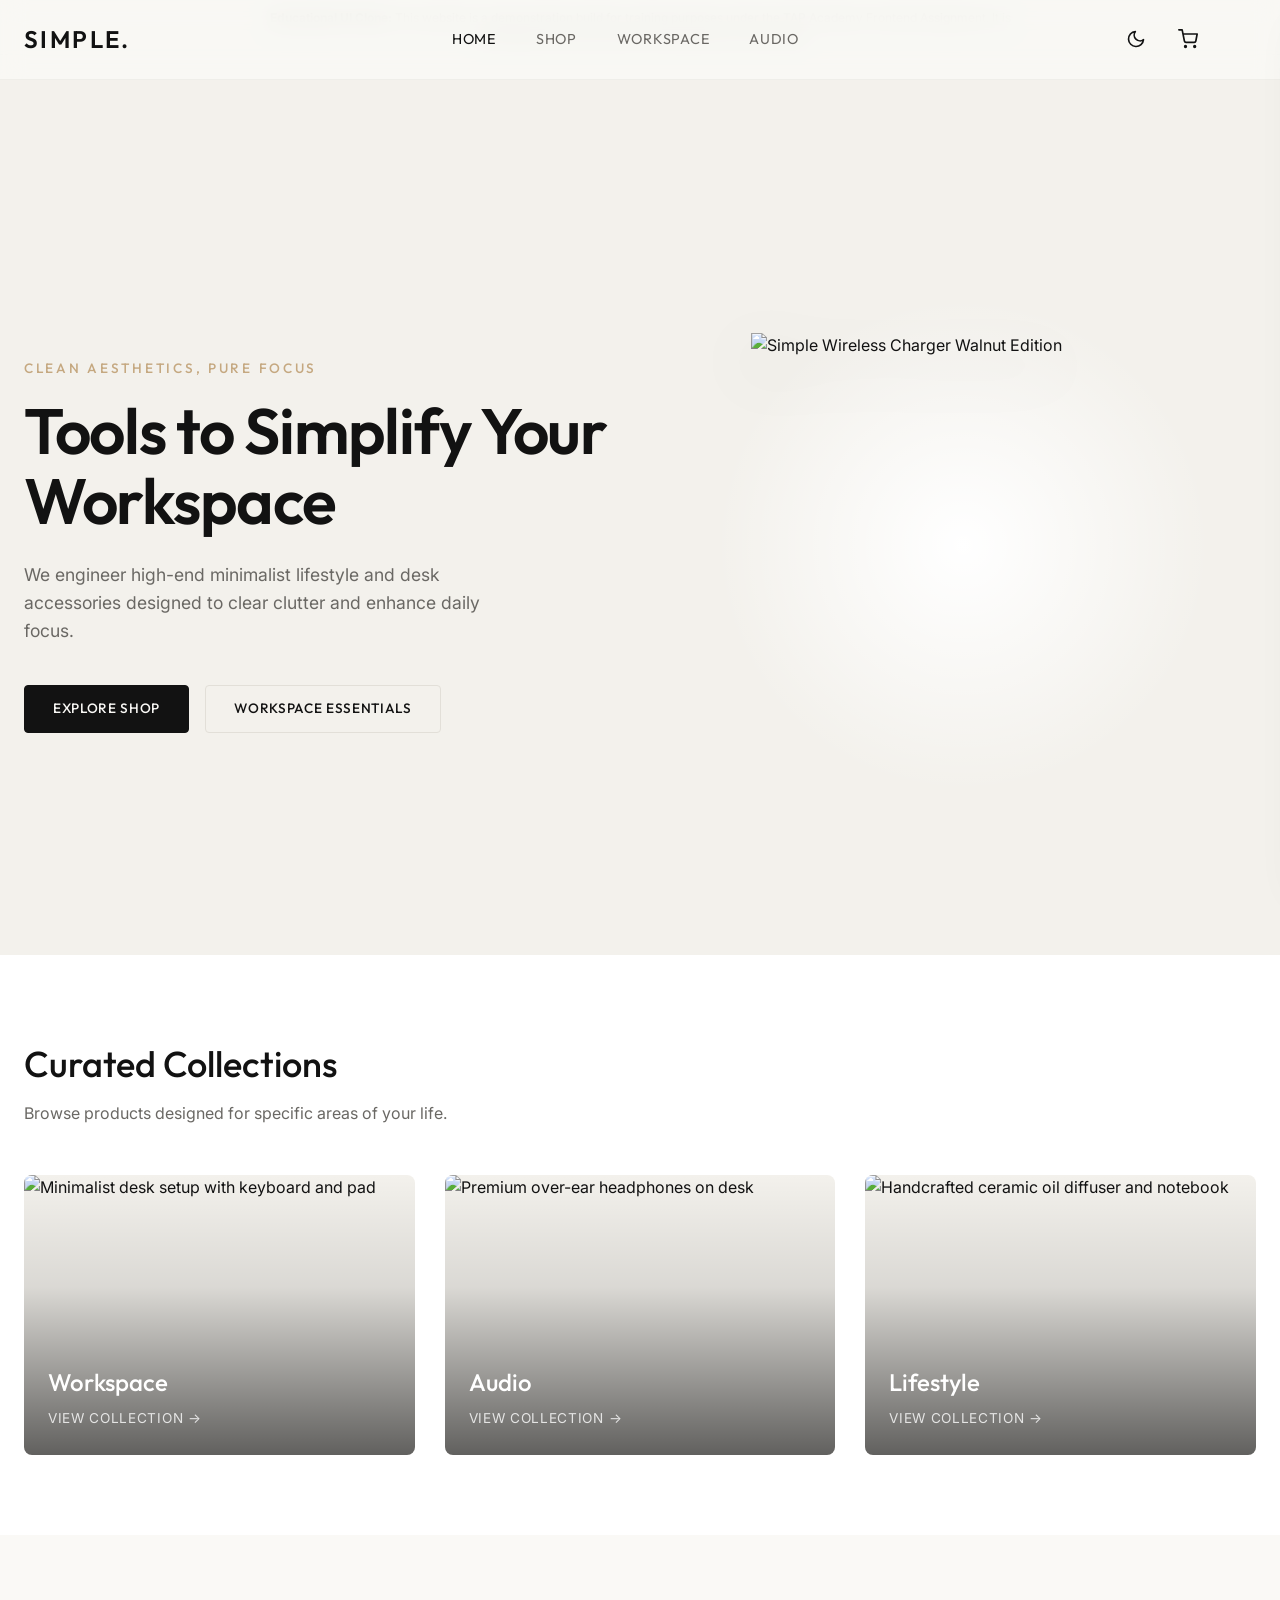
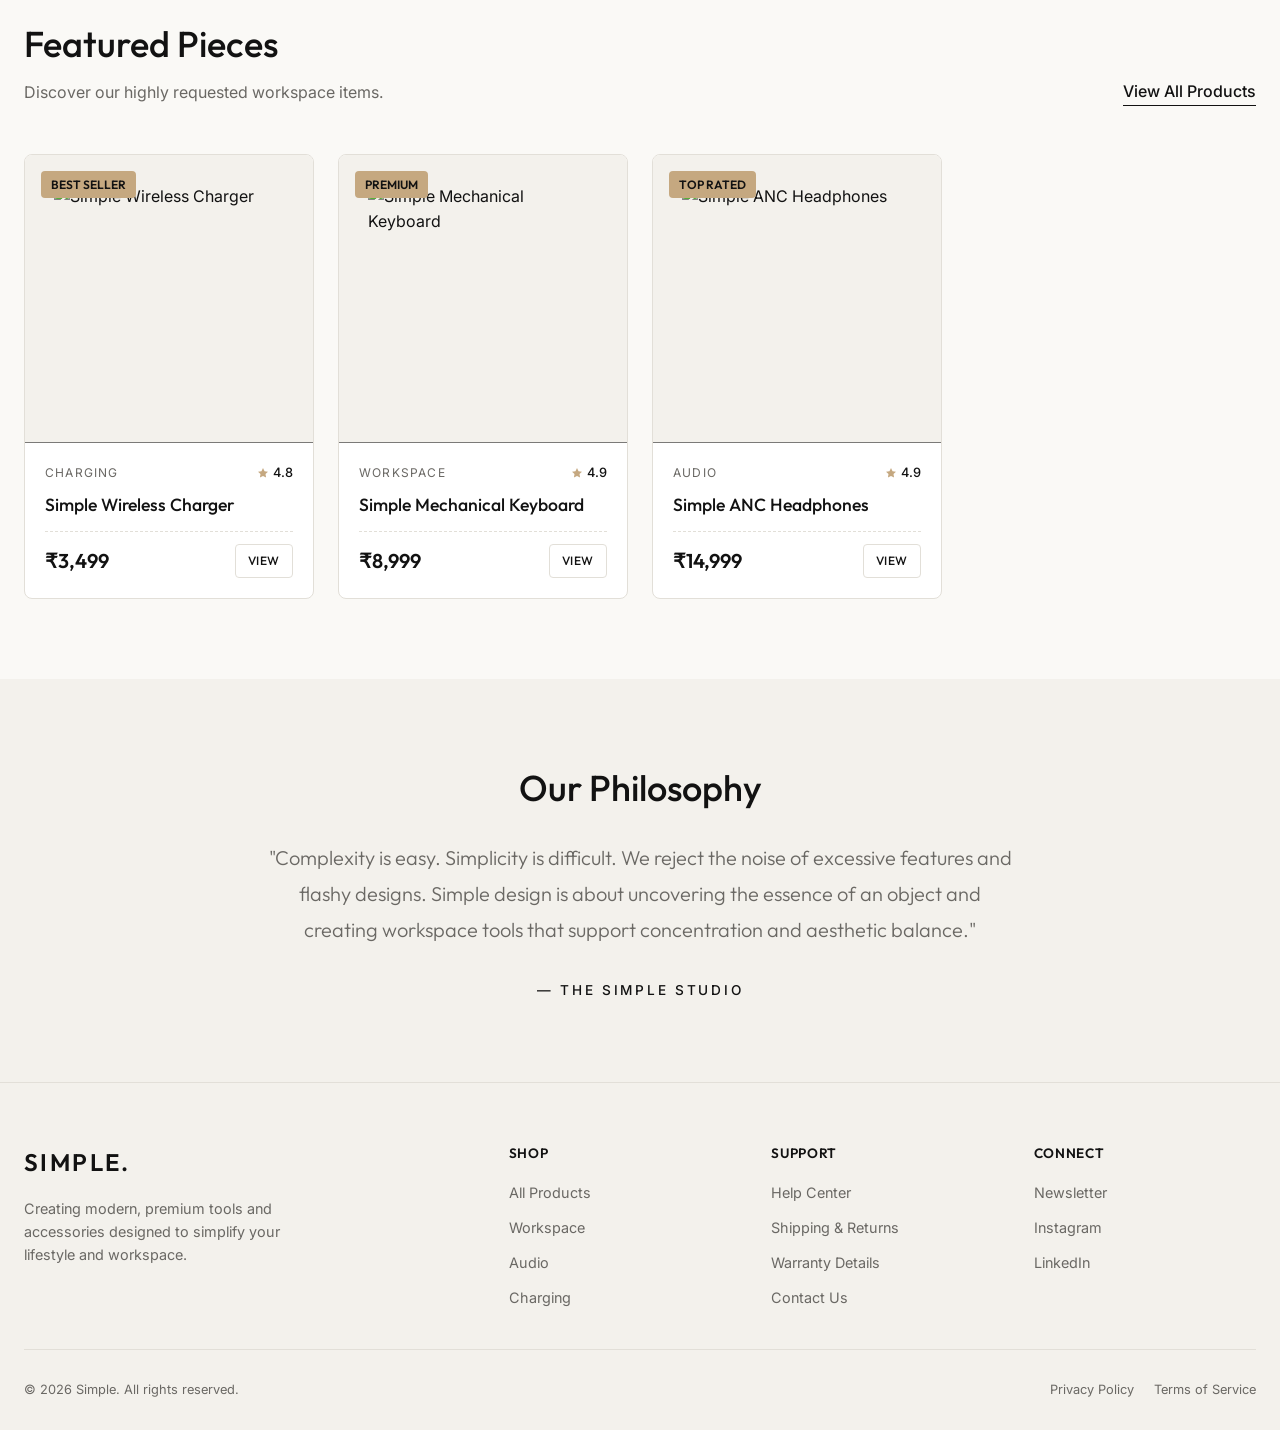
==== commit 2d1ec61b: "feat: Convert pricing to INR Rupees and update product image URLs" ====
--- a/index.html
+++ b/index.html
@@ -229,7 +229,7 @@
             </div>
             <a href="product-details.html?id=${p.id}" class="product-name-link">${p.name}</a>
             <div class="product-bottom">
-              <span class="product-price">$${p.price}</span>
+              <span class="product-price">₹${p.price.toLocaleString('en-IN')}</span>
               <a href="product-details.html?id=${p.id}" class="btn btn-secondary" style="padding: 6px 12px; font-size: 0.75rem;">View</a>
             </div>
           </div>
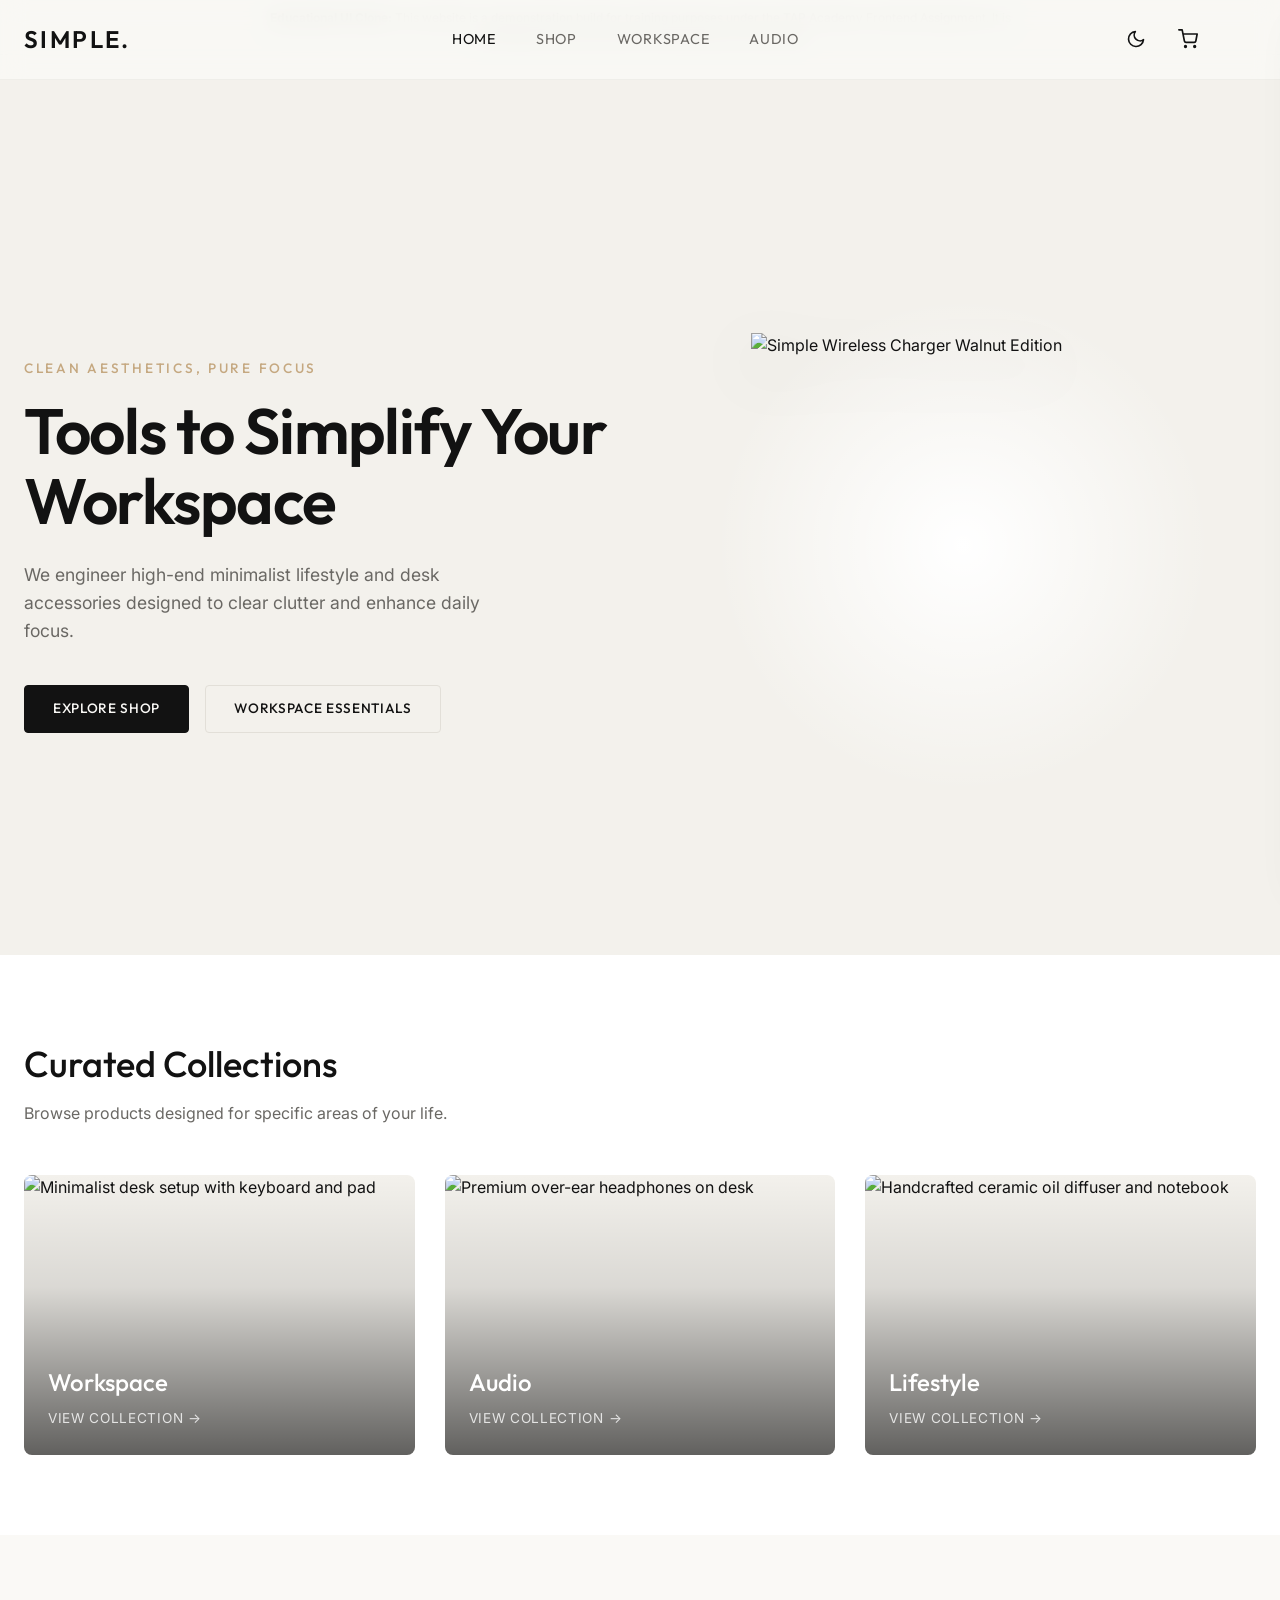
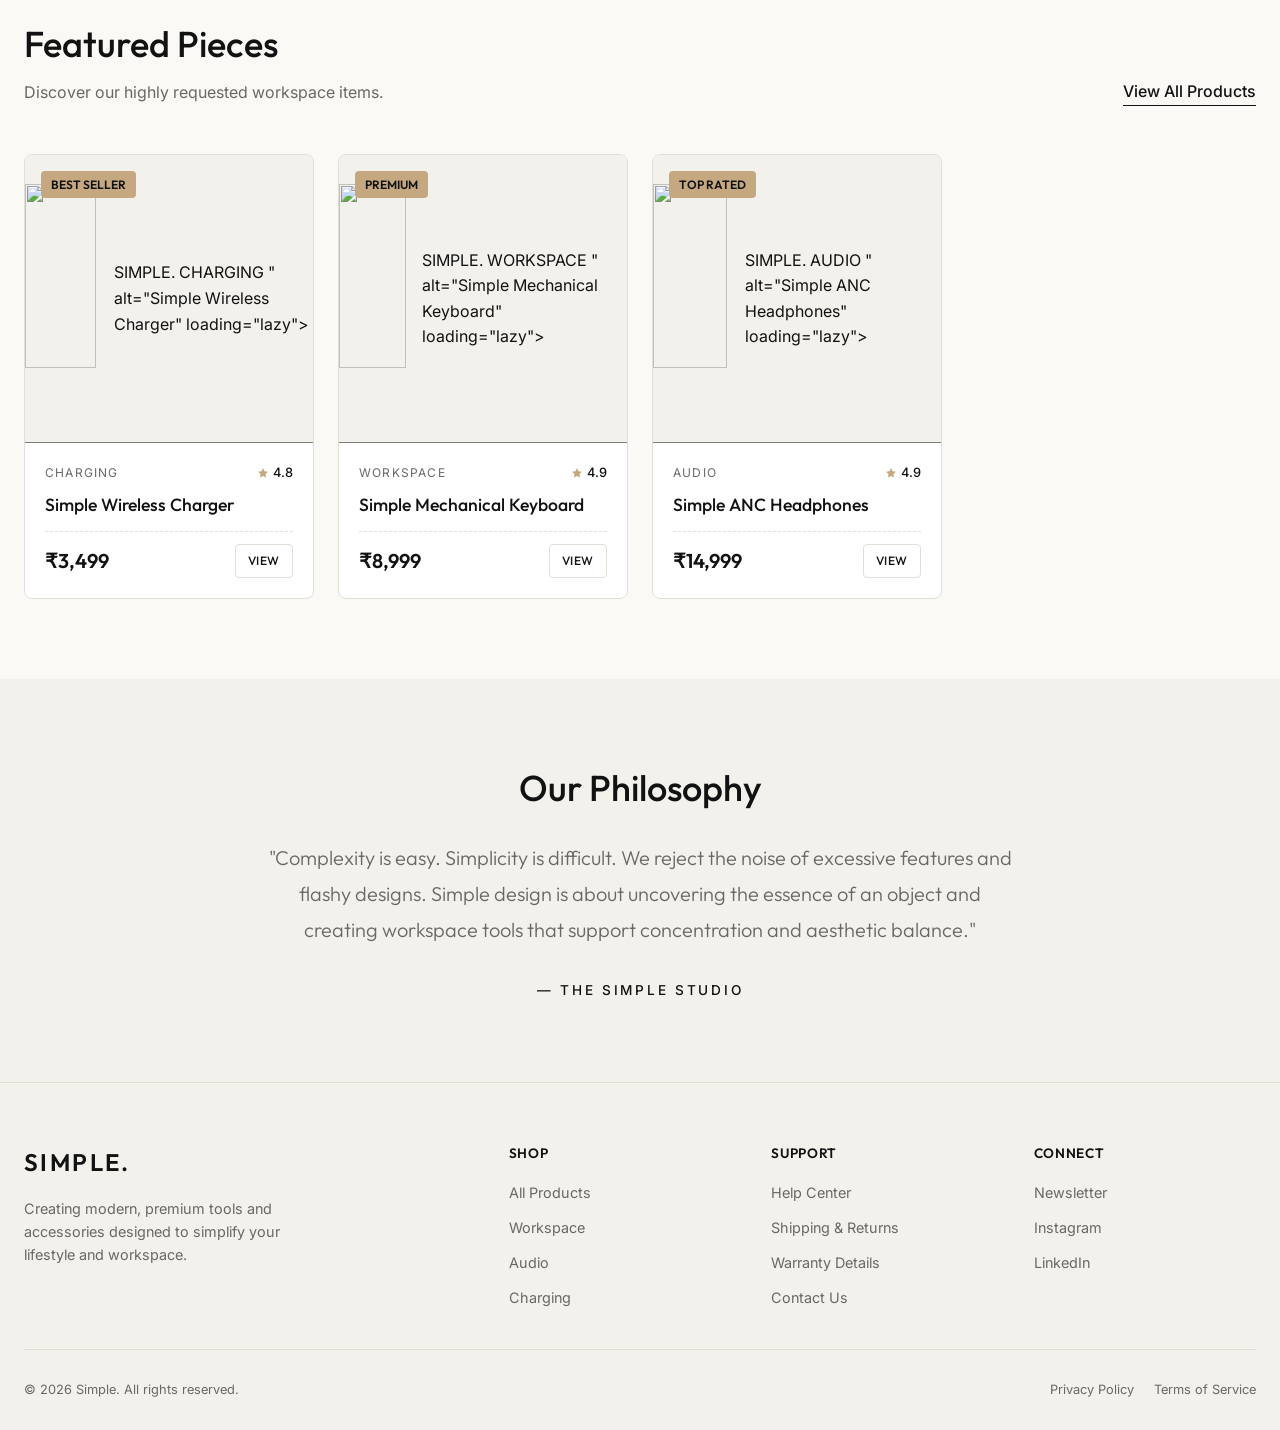
==== commit 3b0bd51a: "feat: Implement cache-busting on all script references and dynamic offline SVG vector illustrations" ====
--- a/index.html
+++ b/index.html
@@ -201,10 +201,10 @@
   </footer>
 
   <!-- Application Scripts -->
-  <script type="module" src="js/app.js"></script>
+  <script type="module" src="js/app.js?v=2"></script>
   <script type="module">
-    import { products } from './js/data.js';
-    import { addToCart } from './js/app.js';
+    import { products } from './js/data.js?v=2';
+    import { addToCart } from './js/app.js?v=2';
     
     // Dynamically query and render featured products
     const featuredList = products.filter(p => p.tag === 'Best Seller' || p.tag === 'Premium' || p.tag === 'Top Rated').slice(0, 4);
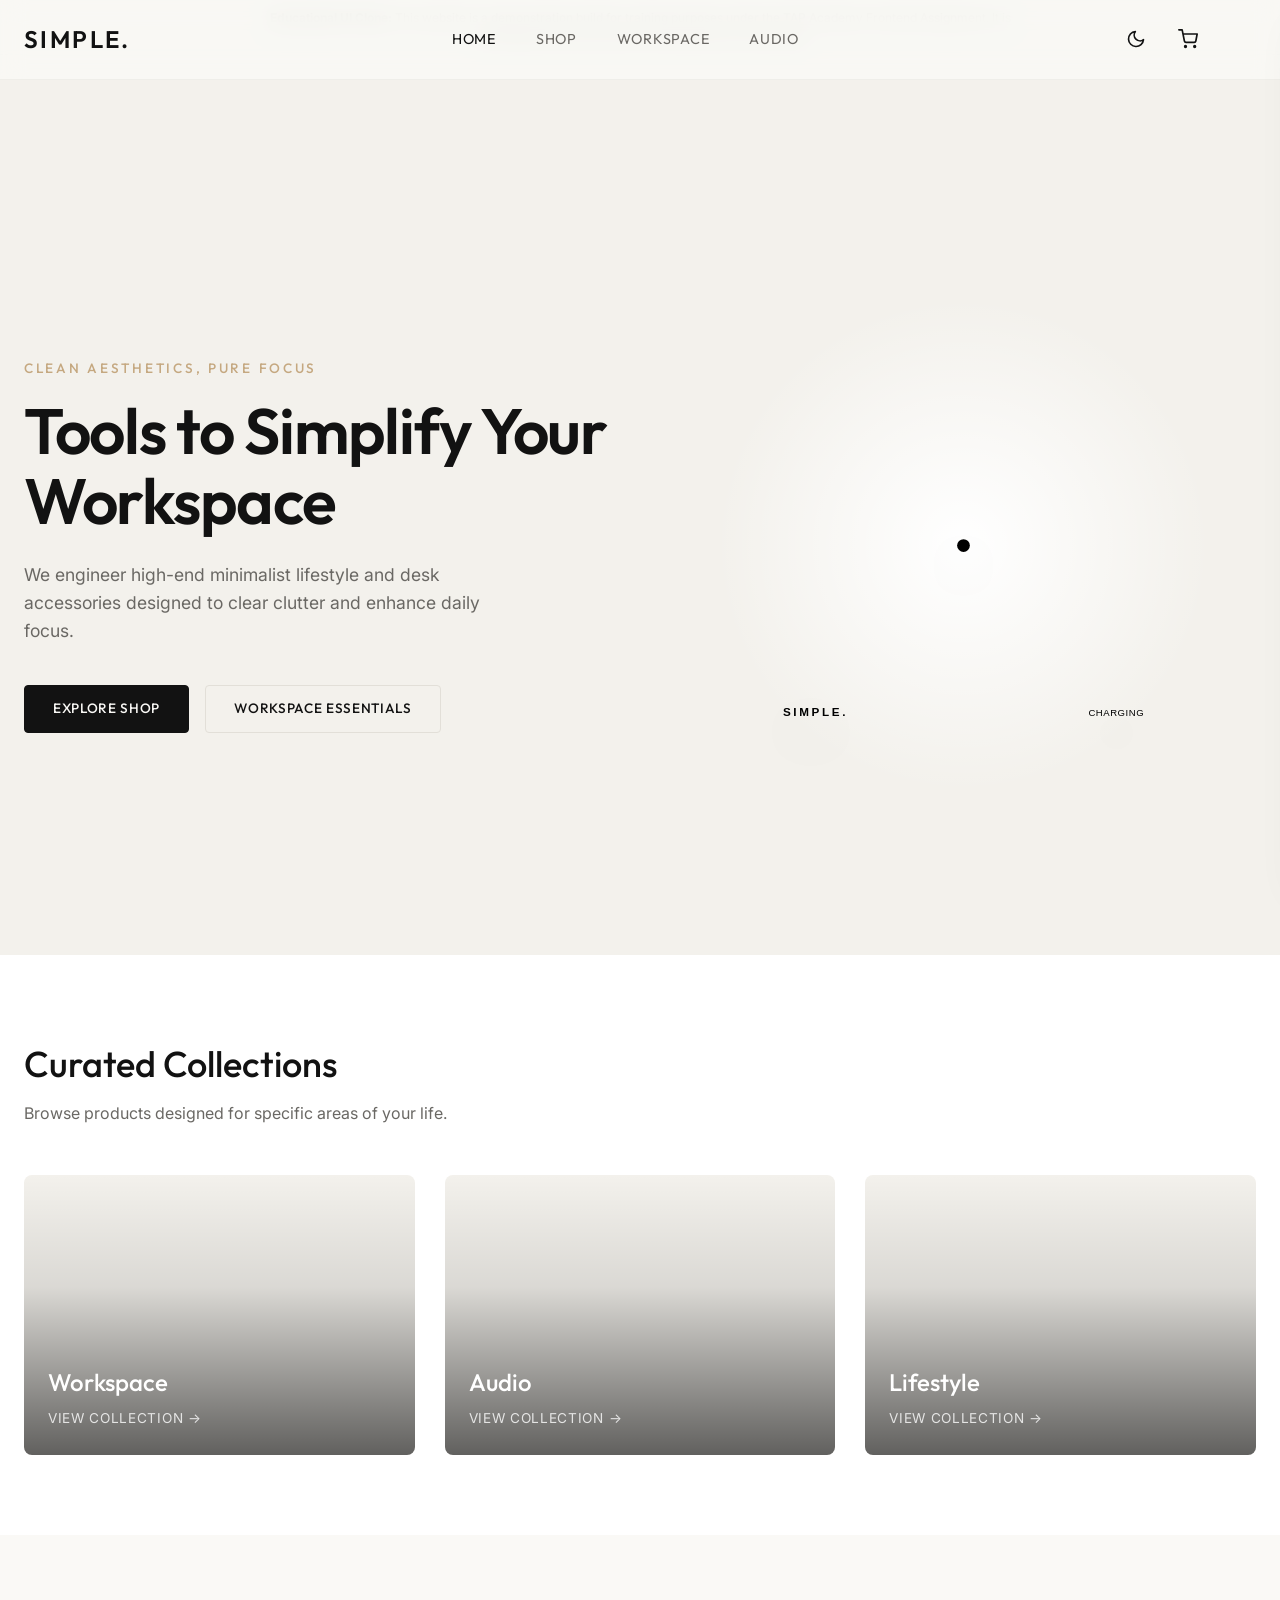
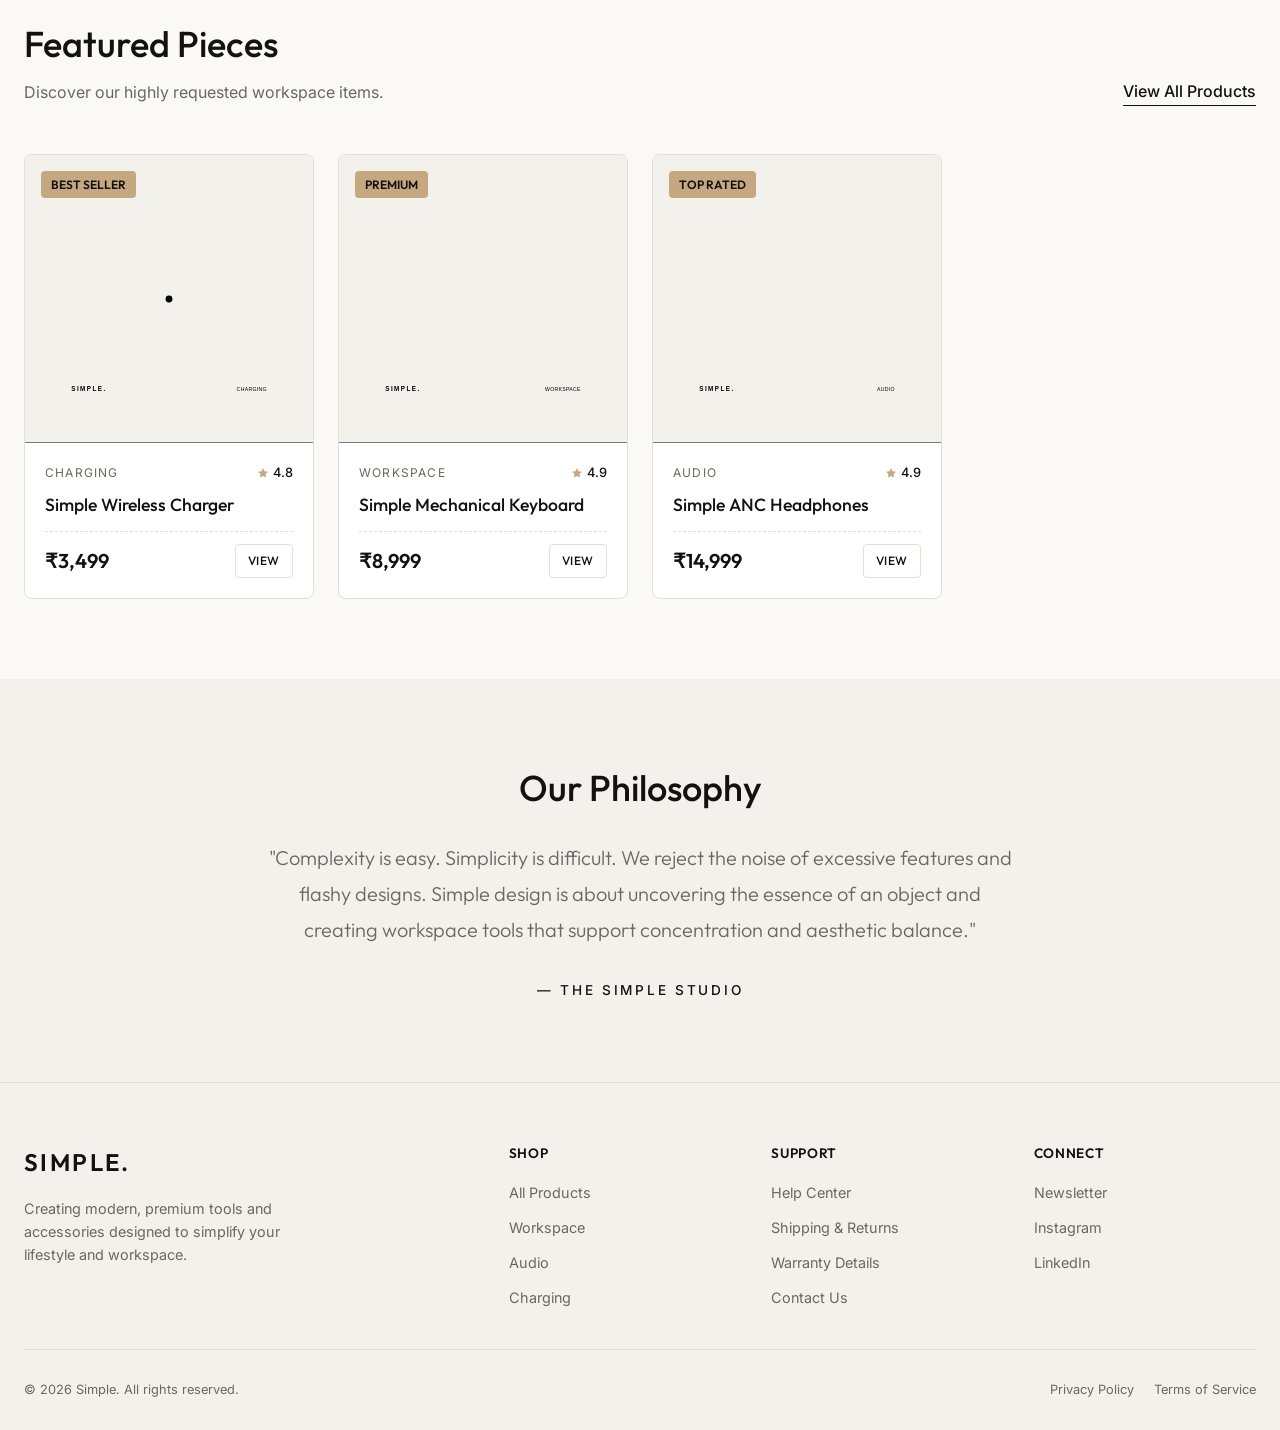
==== commit b10fc017: "fix: Base64 encode vector SVGs and load category images dynamically" ====
--- a/index.html
+++ b/index.html
@@ -203,8 +203,18 @@
   <!-- Application Scripts -->
   <script type="module" src="js/app.js?v=2"></script>
   <script type="module">
-    import { products } from './js/data.js?v=2';
+    import { products, generateProductSvg } from './js/data.js?v=2';
     import { addToCart } from './js/app.js?v=2';
+    
+    // Set category background SVGs and hero image dynamically to work offline
+    const heroImg = document.querySelector('.hero-img');
+    if (heroImg) heroImg.src = generateProductSvg("Simple Wireless Charger", "charging", "charger", 1);
+    const categoryBgs = document.querySelectorAll('.category-bg');
+    if (categoryBgs.length >= 3) {
+      categoryBgs[0].src = generateProductSvg("Workspace", "workspace", "keyboard", 1);
+      categoryBgs[1].src = generateProductSvg("Audio", "audio", "headphones", 1);
+      categoryBgs[2].src = generateProductSvg("Lifestyle", "lifestyle", "diffuser", 1);
+    }
     
     // Dynamically query and render featured products
     const featuredList = products.filter(p => p.tag === 'Best Seller' || p.tag === 'Premium' || p.tag === 'Top Rated').slice(0, 4);
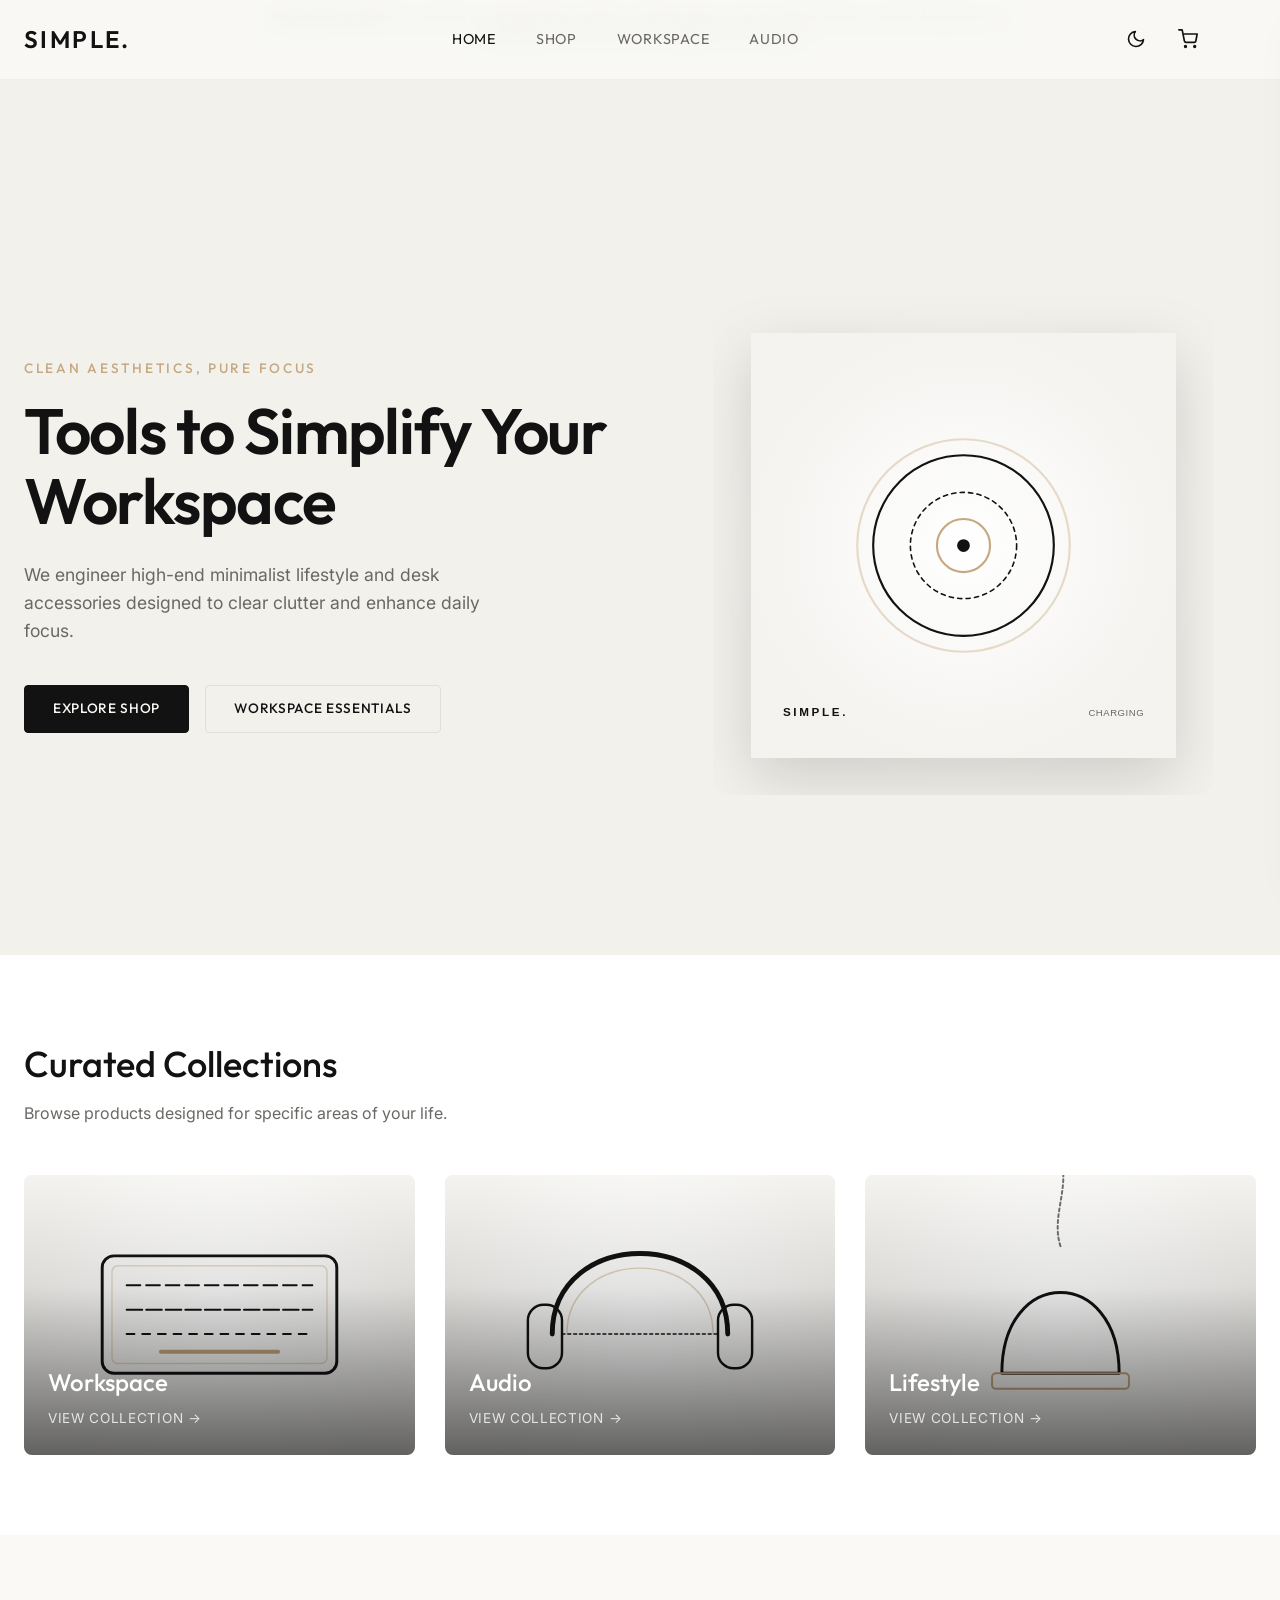
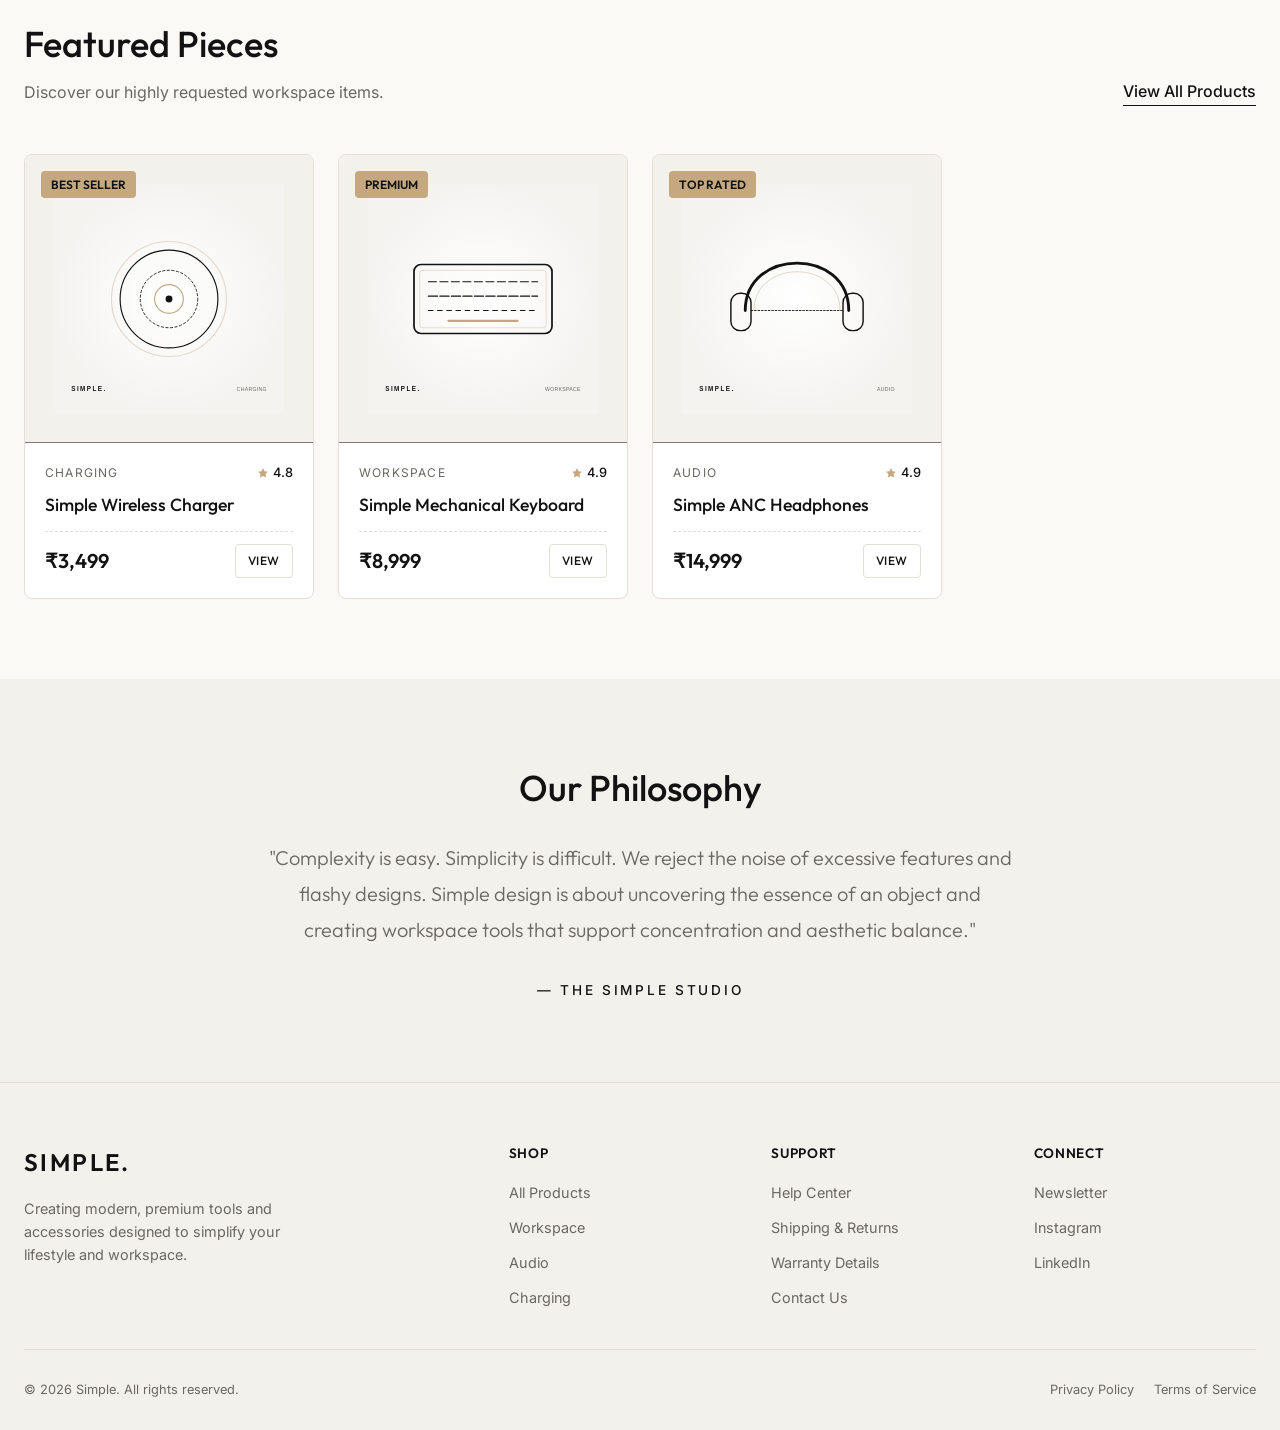
==== commit bdb00318: "fix: Increment cache buster to v=3 and use inline empty SVG placeholders for landing cards" ====
--- a/index.html
+++ b/index.html
@@ -84,7 +84,7 @@
         <div class="hero-visual">
           <div class="hero-img-container">
             <!-- Featured hero product image (Simple Wireless Charger) -->
-            <img class="hero-img" src="https://images.unsplash.com/photo-1622445262465-2481c4574875?auto=format&fit=crop&q=80&w=600" alt="Simple Wireless Charger Walnut Edition">
+            <img class="hero-img" src="data:image/svg+xml,%3Csvg xmlns='http://www.w3.org/2000/svg' viewBox='0 0 400 400'%3E%3C/svg%3E" alt="Simple Wireless Charger Walnut Edition">
           </div>
         </div>
       </div>
@@ -101,21 +101,21 @@
         </div>
         <div class="categories-grid">
           <a href="products.html?category=workspace" class="category-card" aria-label="Shop Workspace Collection">
-            <img class="category-bg" src="https://images.unsplash.com/photo-1513151233558-d860c5398176?auto=format&fit=crop&q=80&w=600" alt="Minimalist desk setup with keyboard and pad">
+            <img class="category-bg" src="data:image/svg+xml,%3Csvg xmlns='http://www.w3.org/2000/svg' viewBox='0 0 400 400'%3E%3C/svg%3E" alt="Minimalist desk setup with keyboard and pad">
             <div class="category-info">
               <h3 class="category-name">Workspace</h3>
               <span class="category-count">View Collection →</span>
             </div>
           </a>
           <a href="products.html?category=audio" class="category-card" aria-label="Shop Audio Collection">
-            <img class="category-bg" src="https://images.unsplash.com/photo-1484704849700-f032a568e944?auto=format&fit=crop&q=80&w=600" alt="Premium over-ear headphones on desk">
+            <img class="category-bg" src="data:image/svg+xml,%3Csvg xmlns='http://www.w3.org/2000/svg' viewBox='0 0 400 400'%3E%3C/svg%3E" alt="Premium over-ear headphones on desk">
             <div class="category-info">
               <h3 class="category-name">Audio</h3>
               <span class="category-count">View Collection →</span>
             </div>
           </a>
           <a href="products.html?category=lifestyle" class="category-card" aria-label="Shop Lifestyle Collection">
-            <img class="category-bg" src="https://images.unsplash.com/photo-1540555700478-4be289fbecef?auto=format&fit=crop&q=80&w=600" alt="Handcrafted ceramic oil diffuser and notebook">
+            <img class="category-bg" src="data:image/svg+xml,%3Csvg xmlns='http://www.w3.org/2000/svg' viewBox='0 0 400 400'%3E%3C/svg%3E" alt="Handcrafted ceramic oil diffuser and notebook">
             <div class="category-info">
               <h3 class="category-name">Lifestyle</h3>
               <span class="category-count">View Collection →</span>
@@ -201,10 +201,10 @@
   </footer>
 
   <!-- Application Scripts -->
-  <script type="module" src="js/app.js?v=2"></script>
+  <script type="module" src="js/app.js?v=3"></script>
   <script type="module">
-    import { products, generateProductSvg } from './js/data.js?v=2';
-    import { addToCart } from './js/app.js?v=2';
+    import { products, generateProductSvg } from './js/data.js?v=3';
+    import { addToCart } from './js/app.js?v=3';
     
     // Set category background SVGs and hero image dynamically to work offline
     const heroImg = document.querySelector('.hero-img');
